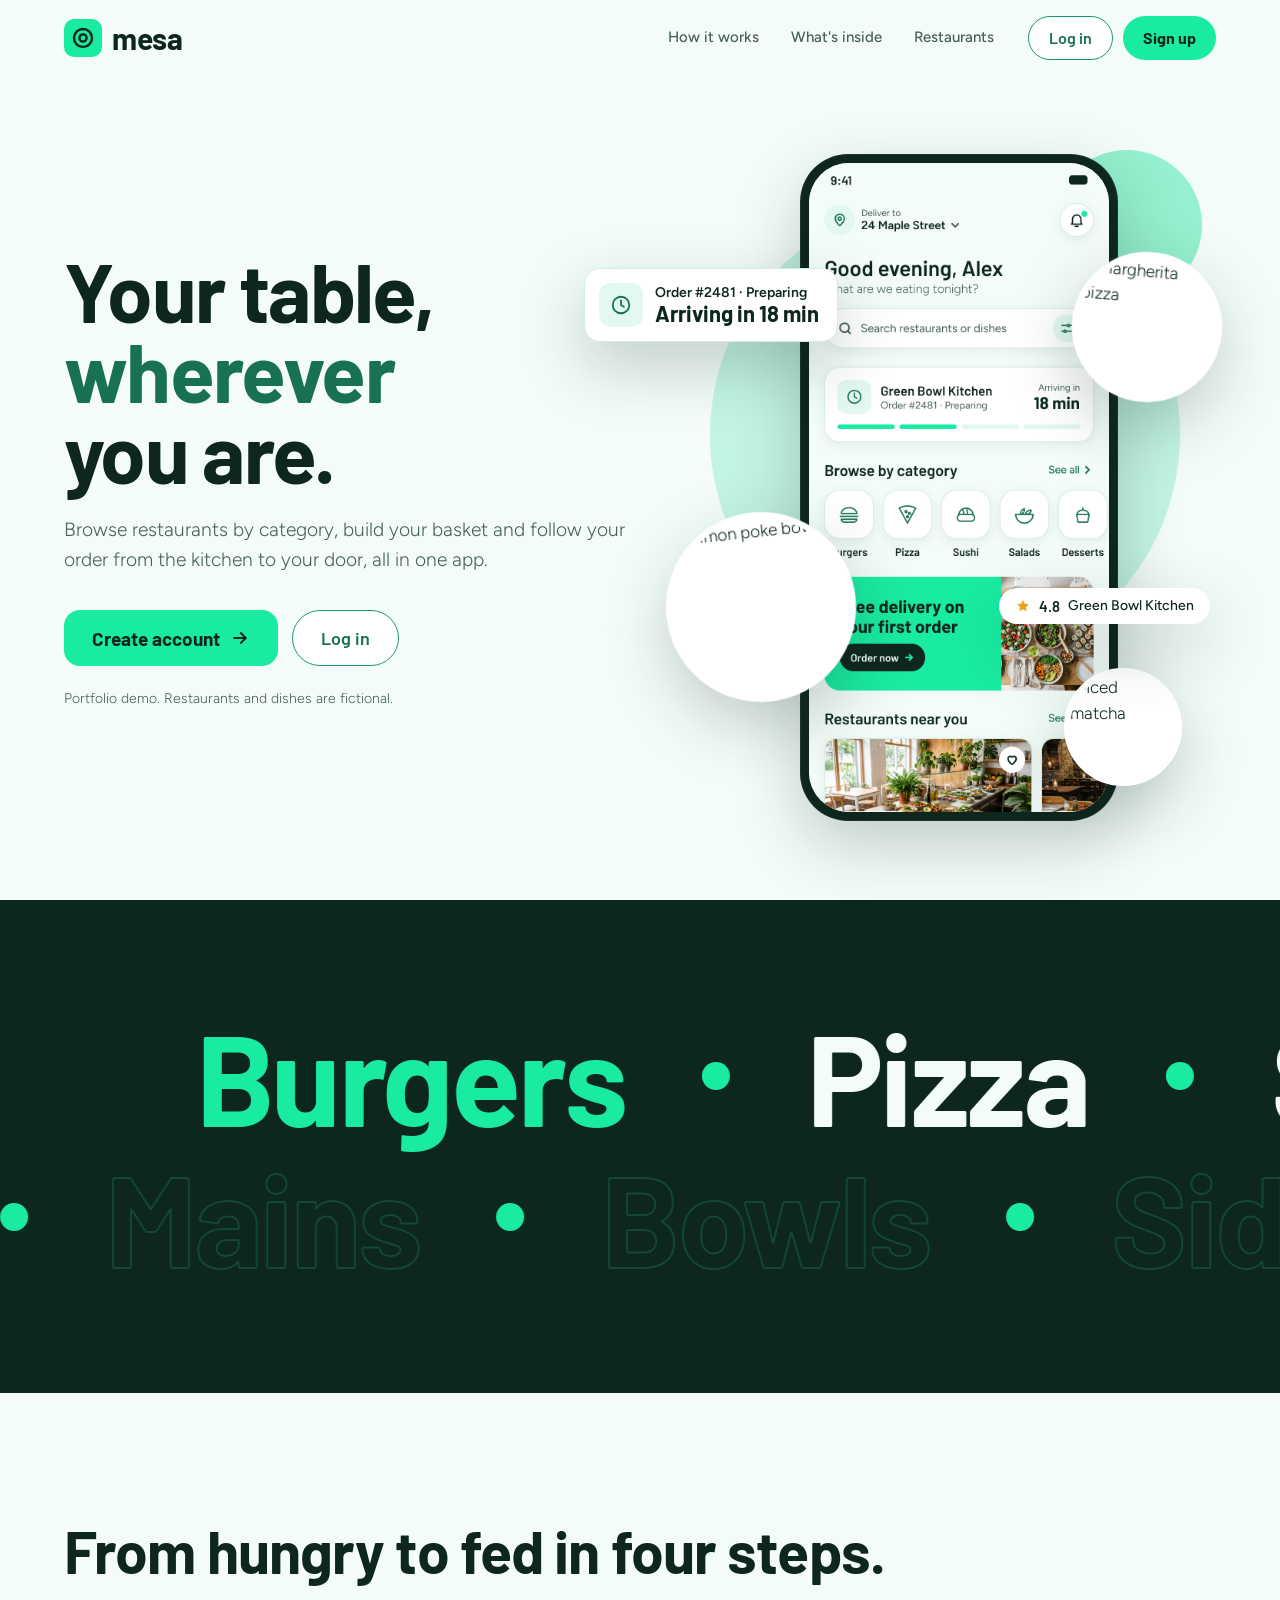
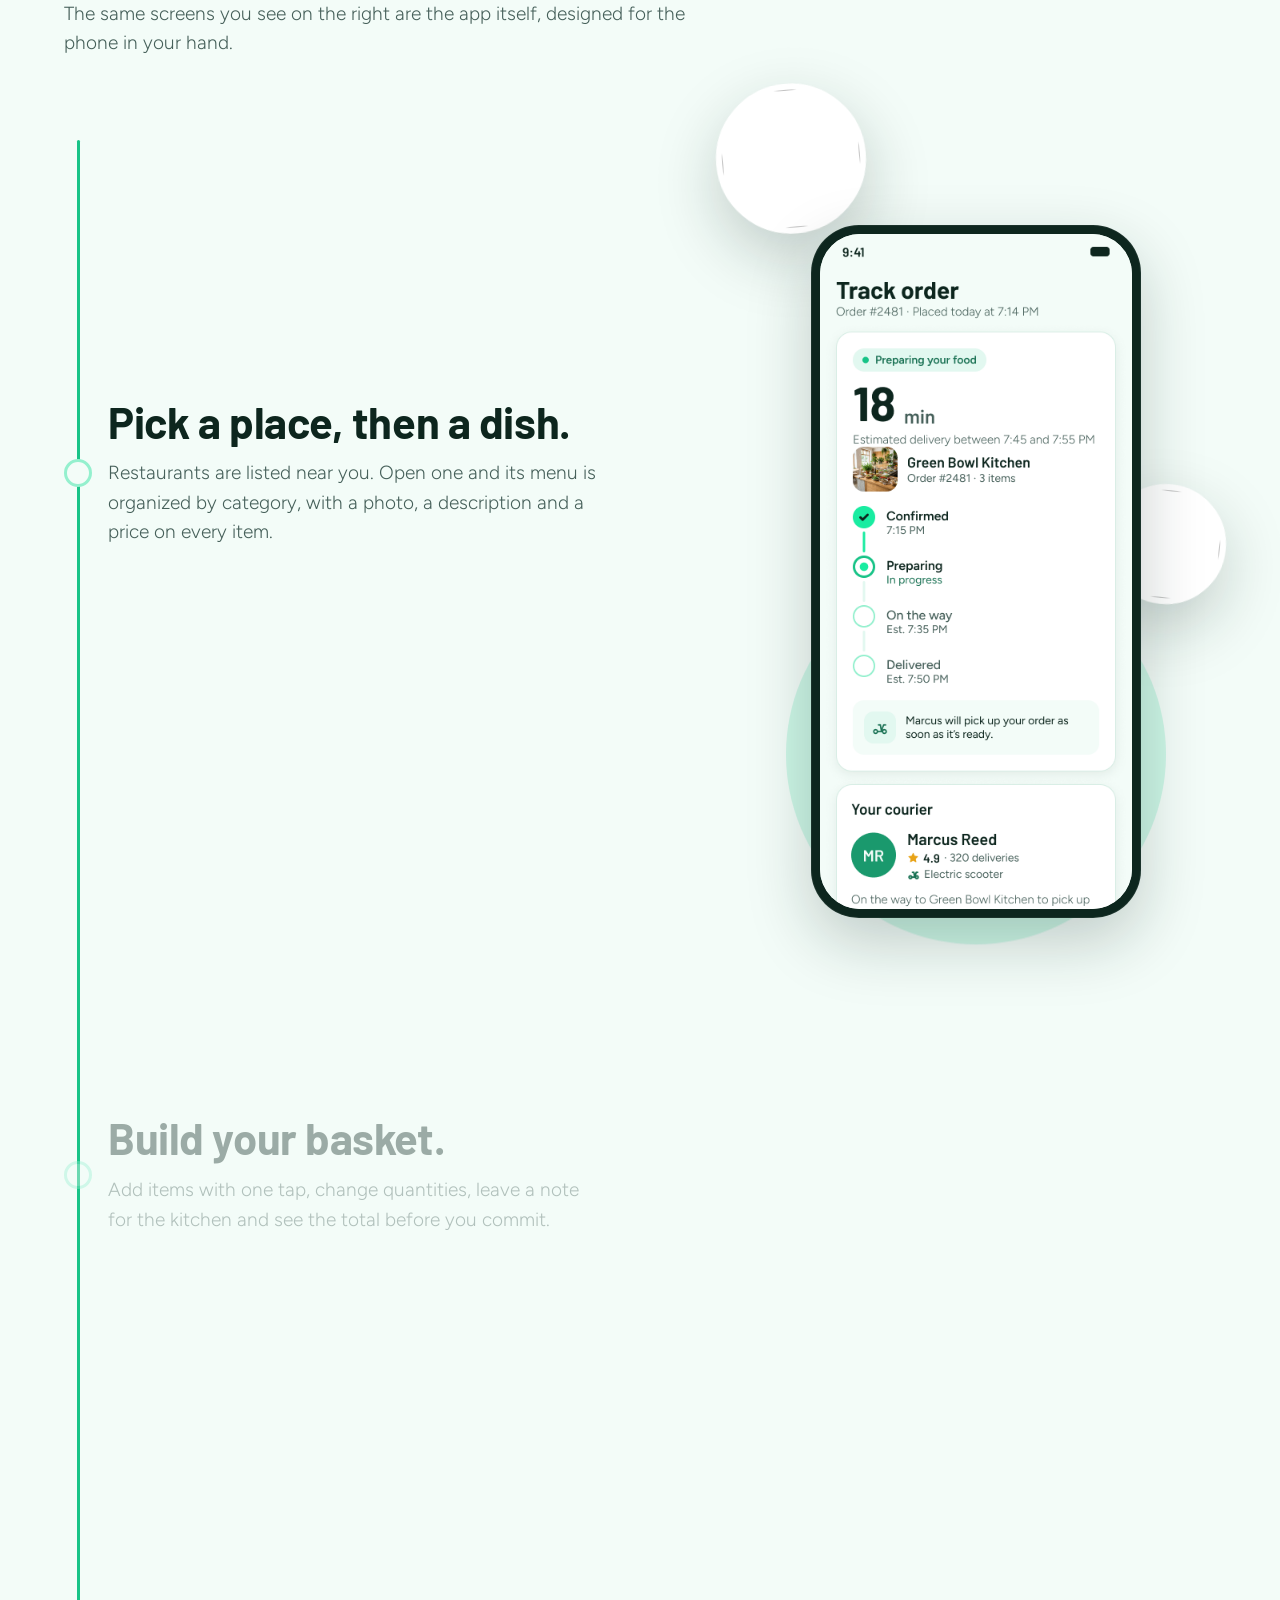
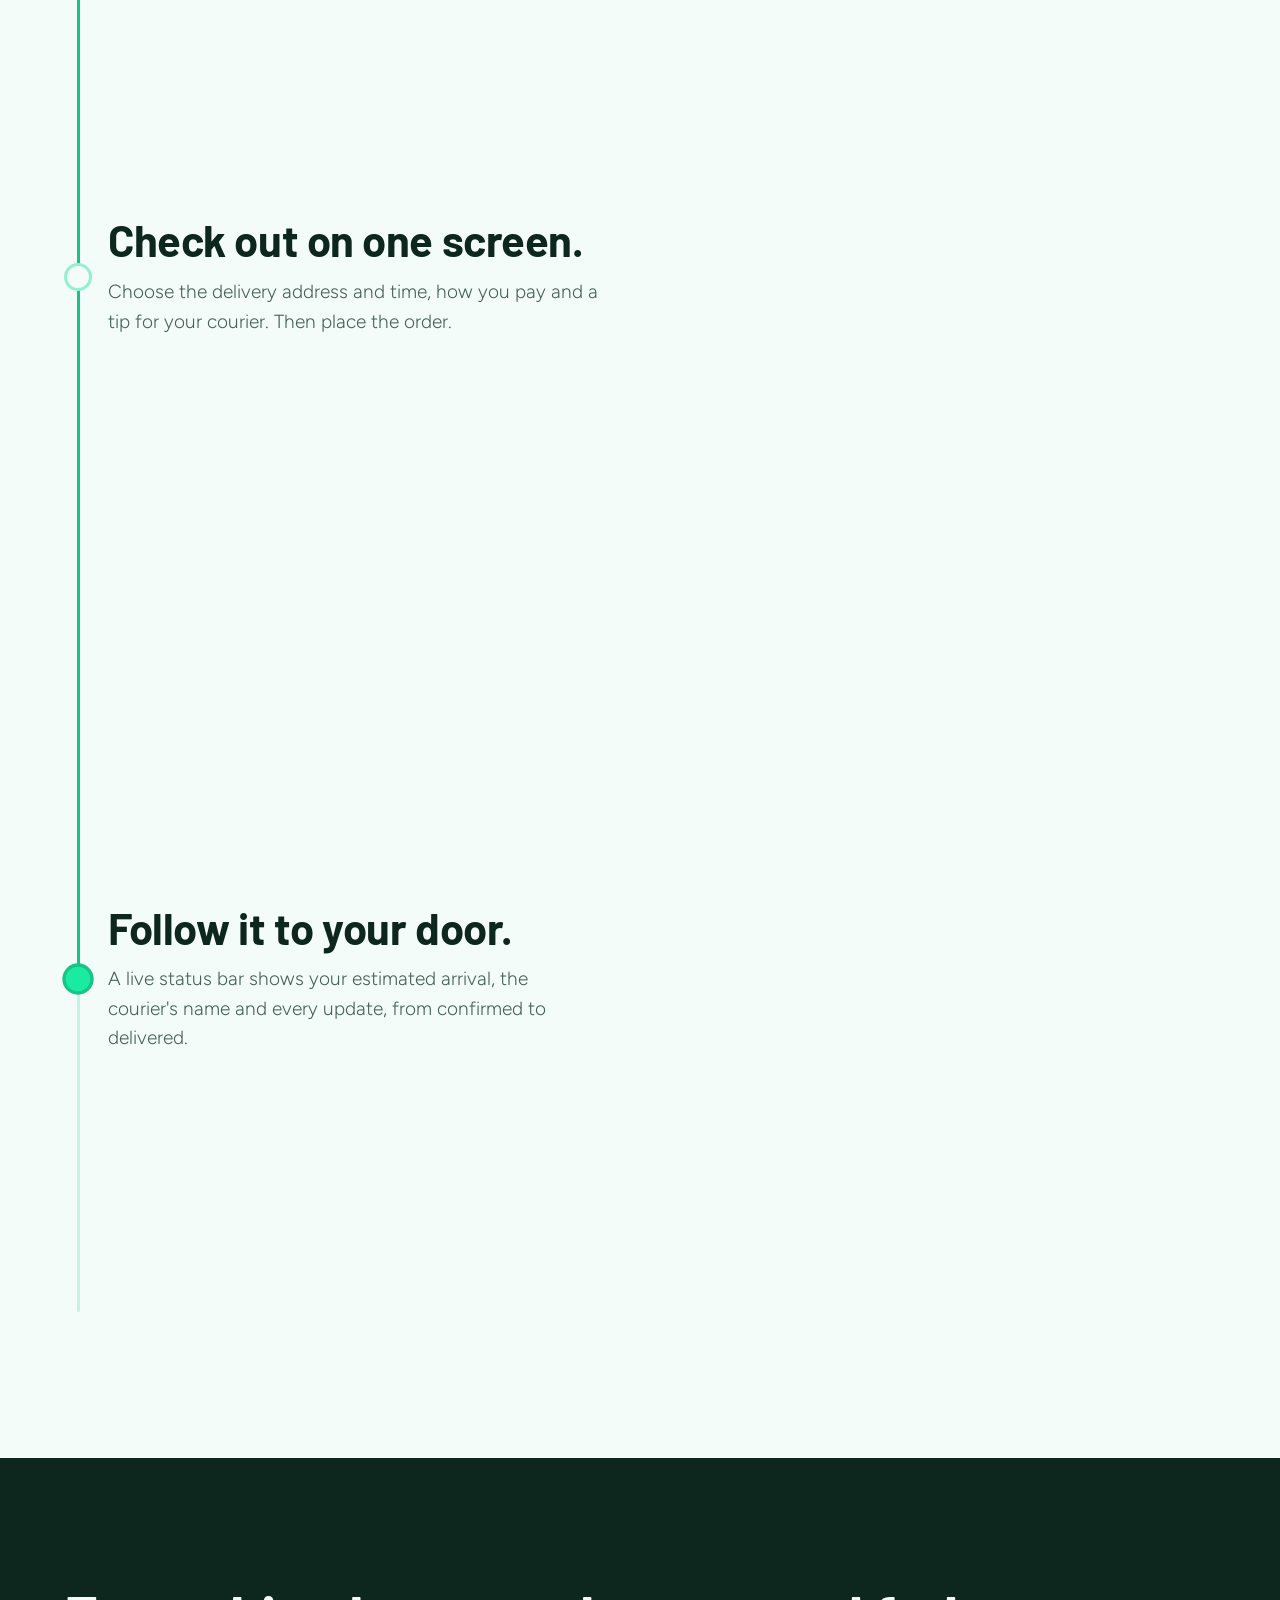
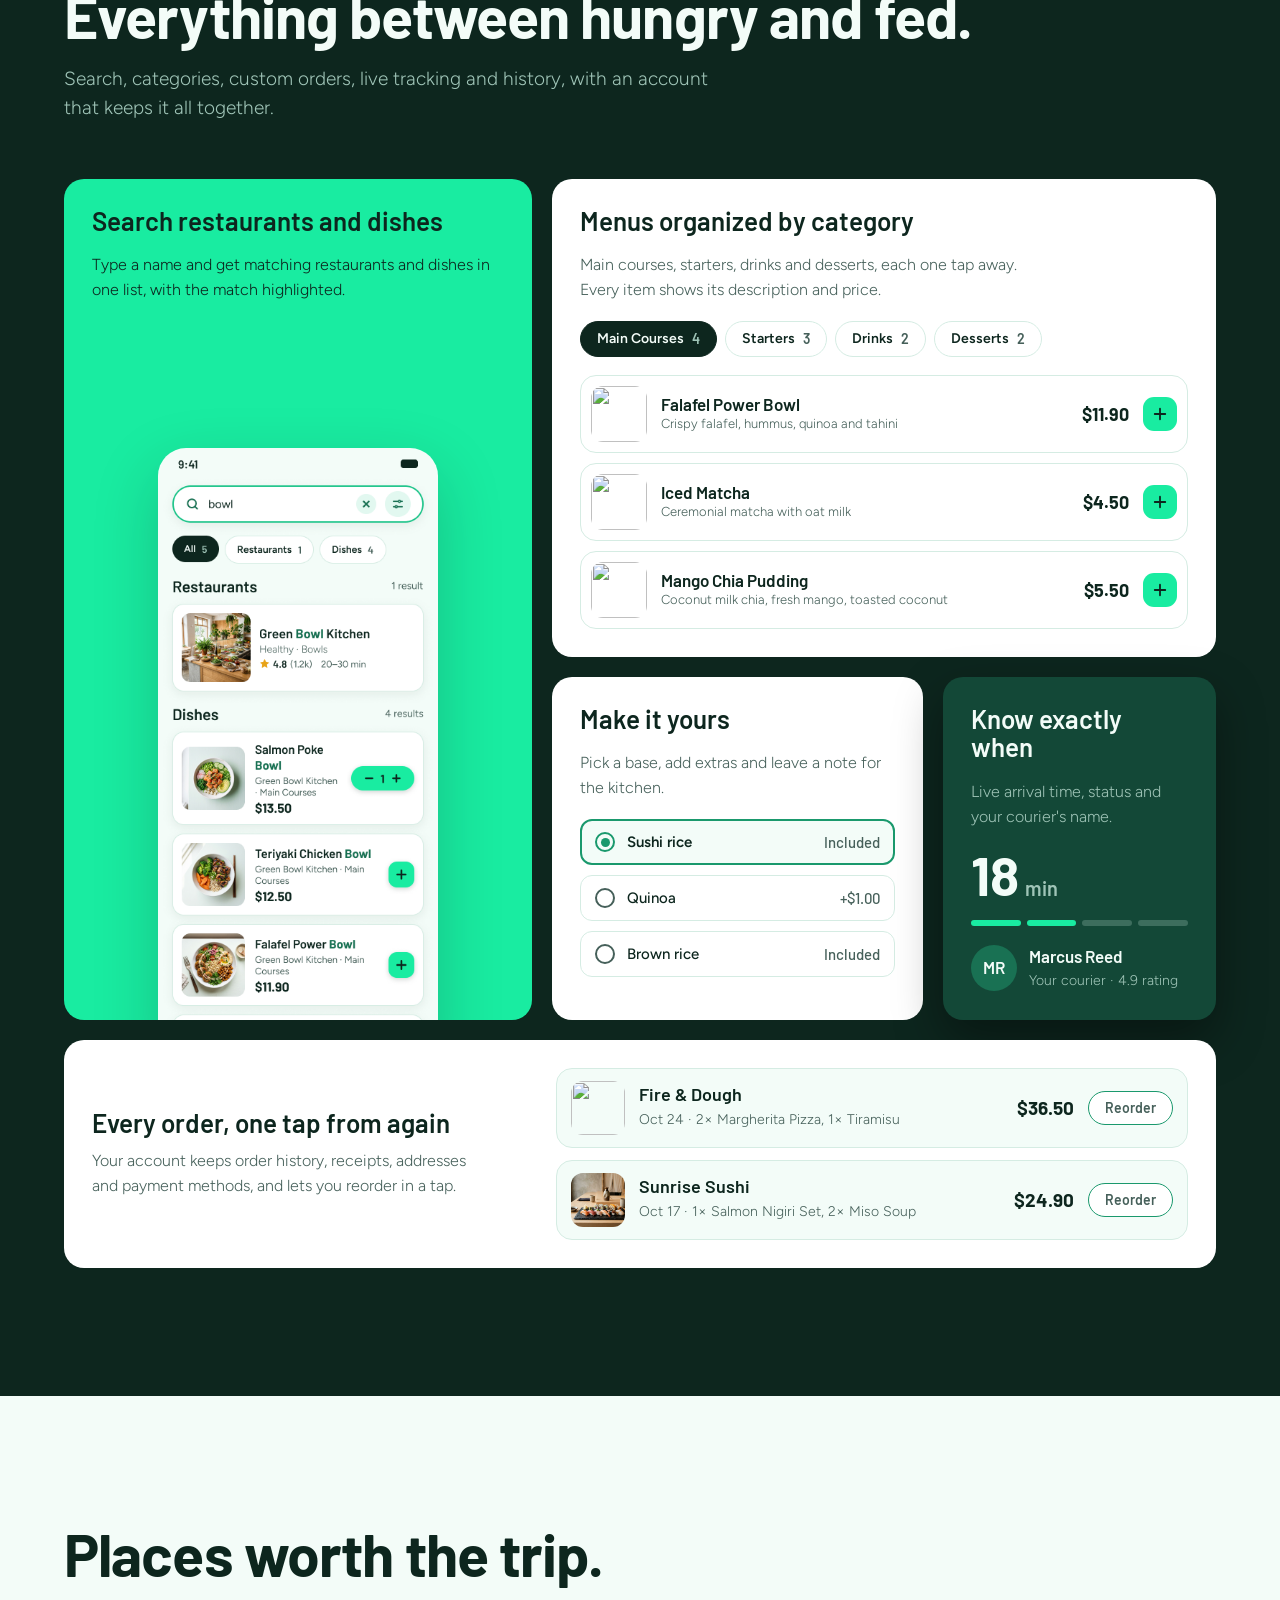
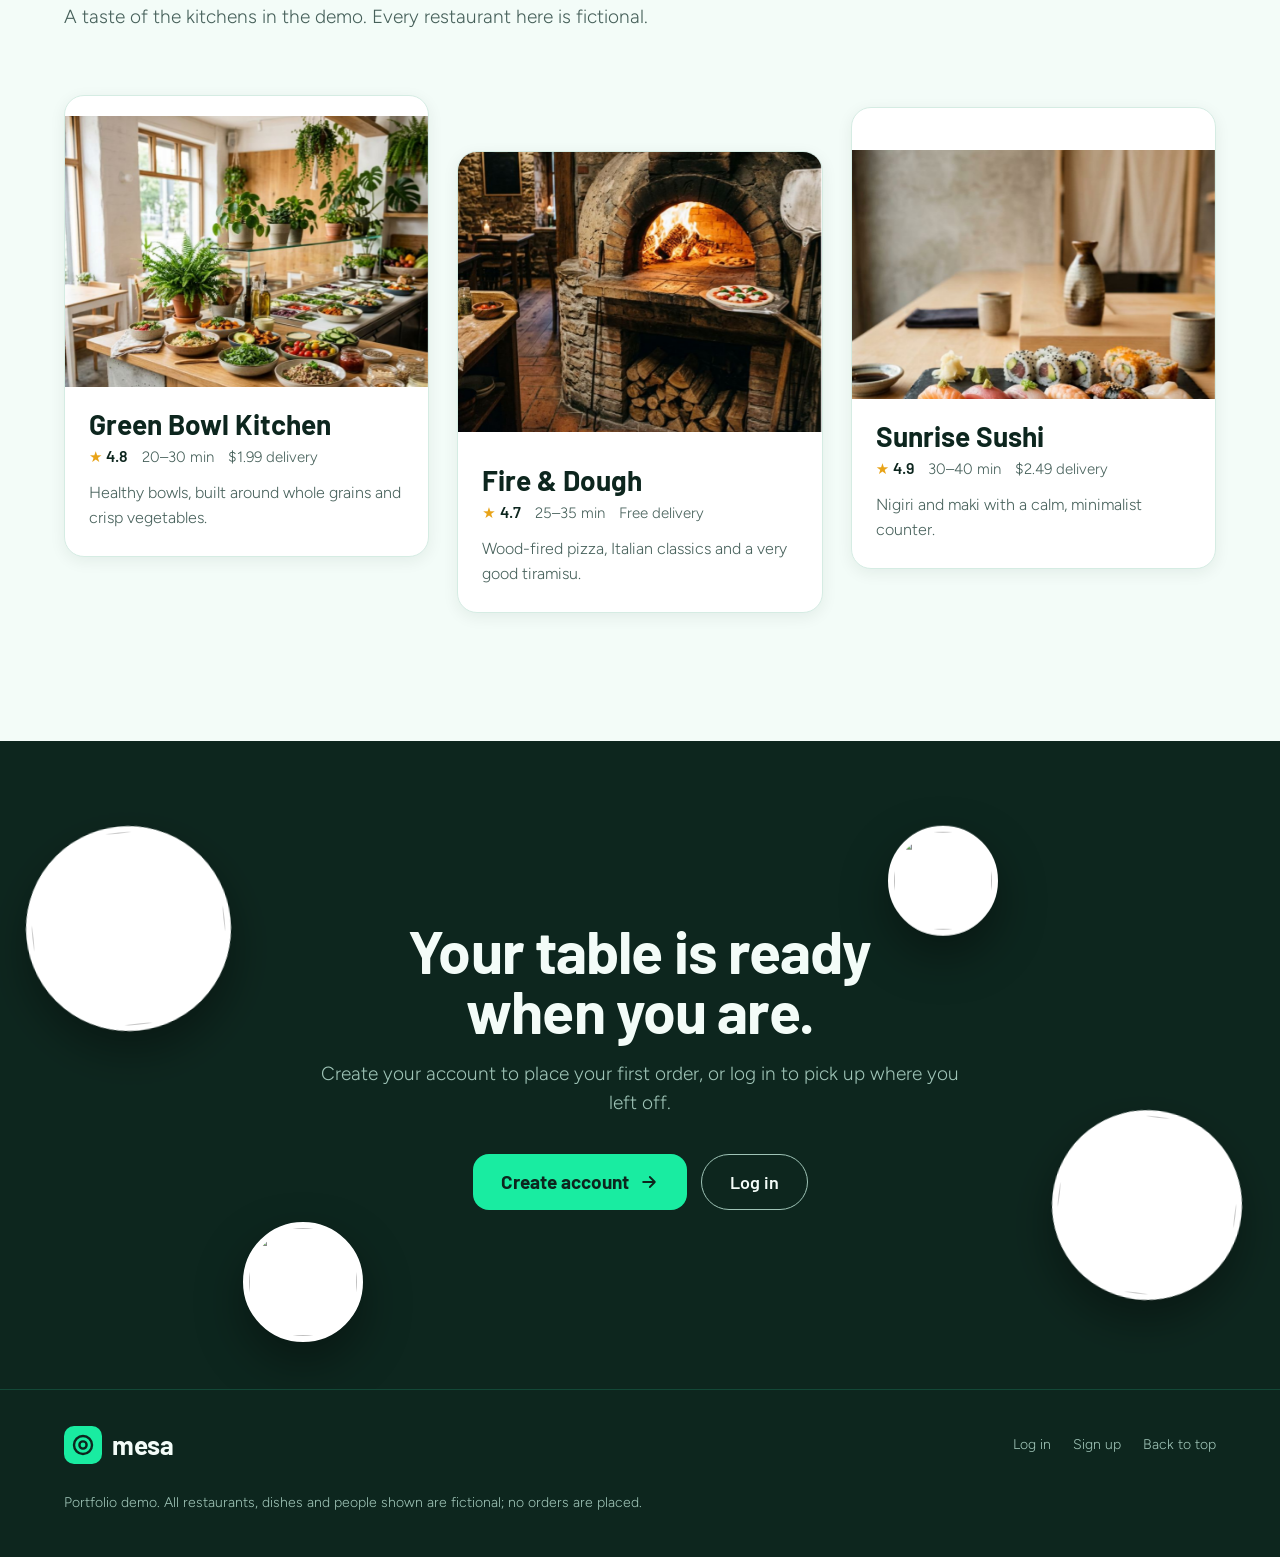
==== landing/index.html @ 09f4756e "Primeiro Commit" ====
<!doctype html>
<html lang="en">
<head>
<meta charset="utf-8">
<meta name="viewport" content="width=device-width, initial-scale=1">
<title>Mesa: order food from restaurants near you</title>
<meta name="description" content="Mesa is a food-ordering app: browse restaurants by category, build your basket, check out in one screen and follow your order to your door. Portfolio demo.">
<meta name="theme-color" content="#0D261E">
<link rel="preconnect" href="https://fonts.googleapis.com">
<link rel="preconnect" href="https://fonts.gstatic.com" crossorigin>
<link href="https://fonts.googleapis.com/css2?family=Barlow:wght@500;600;700&family=Figtree:wght@300;400;500;600&display=swap" rel="stylesheet">
<link rel="stylesheet" href="styles.css">
</head>
<body>
<a class="skip" href="#how">Skip to content</a>

<svg width="0" height="0" style="position:absolute" aria-hidden="true">
  <symbol id="i-arrow" viewBox="0 0 24 24"><path d="M5 12h14m-6-6 6 6-6 6" fill="none" stroke="currentColor" stroke-width="2.2" stroke-linecap="round" stroke-linejoin="round"/></symbol>
  <symbol id="i-clock" viewBox="0 0 24 24"><g fill="none" stroke="currentColor" stroke-width="2" stroke-linecap="round" stroke-linejoin="round"><circle cx="12" cy="12" r="9"/><path d="M12 7v5l3.2 2"/></g></symbol>
  <symbol id="i-plus" viewBox="0 0 24 24"><path d="M12 5v14M5 12h14" fill="none" stroke="currentColor" stroke-width="2.4" stroke-linecap="round"/></symbol>
  <symbol id="i-star" viewBox="0 0 24 24"><path fill="currentColor" d="M12 3l2.7 5.6 6.1.9-4.4 4.3 1 6.1L12 17l-5.4 2.9 1-6.1L3.2 9.5l6.1-.9z"/></symbol>
</svg>

<header class="nav" id="top">
  <div class="wrap nav-in">
    <a class="brand" href="#top" aria-label="Mesa, back to top">
      <svg viewBox="0 0 38 38" aria-hidden="true"><rect width="38" height="38" rx="10" fill="#19ECA1"/><g fill="none" stroke="#0D261E" stroke-width="2.4"><circle cx="19" cy="19" r="9"/><circle cx="19" cy="19" r="3.6"/></g></svg>
      mesa
    </a>
    <nav class="nav-links" aria-label="Sections">
      <a href="#how">How it works</a>
      <a href="#features">What's inside</a>
      <a href="#places">Restaurants</a>
    </nav>
    <div class="nav-cta">
      <a class="btn-ghost sm" href="login.html">Log in</a>
      <a class="btn sm" href="signup.html">Sign up</a>
    </div>
  </div>
</header>

<main>
<!-- HERO -->
<section class="hero" data-host>
  <div class="hero-grid">
    <div>
      <h1>Your table, <em>wherever</em> you are.</h1>
      <p class="lede">Browse restaurants by category, build your basket and follow your order from the kitchen to your door, all in one app.</p>
      <div class="cta">
        <a class="btn" href="signup.html">Create account <svg aria-hidden="true"><use href="#i-arrow"/></svg></a>
        <a class="btn-ghost" href="login.html">Log in</a>
      </div>
      <p class="note">Portfolio demo. Restaurants and dishes are fictional.</p>
    </div>

    <div class="stage" aria-hidden="false">
      <div class="layer blob l-blob1" data-speed="0.2" style="width:470px;height:470px;left:30px;top:60px"></div>
      <div class="layer blob l-blob2" data-speed="0.3" style="width:150px;height:150px;right:14px;top:10px;background:var(--tint-300)"></div>
      <div class="layer phone l-phone" data-speed="0.04" style="width:318px;left:120px;top:14px">
        <div class="screen"><img src="assets/phone-home.png" width="390" height="844" alt="Mesa app home screen: greeting, search, live order strip, categories and restaurants" fetchpriority="high"></div>
      </div>
      <div class="layer round l-poke" data-speed="-0.18" style="--rot:-6deg;width:190px;height:190px;left:-14px;top:372px"><img src="assets/photo-poke.jpg" width="800" height="800" alt="Salmon poke bowl"></div>
      <div class="layer round l-pizza" data-speed="-0.3" style="--rot:5deg;width:150px;height:150px;right:-6px;top:112px"><img src="assets/photo-pizza.jpg" width="800" height="800" alt="Margherita pizza"></div>
      <div class="layer round l-matcha" data-speed="-0.12" style="width:118px;height:118px;right:34px;bottom:34px"><img src="assets/photo-matcha.jpg" width="800" height="800" alt="Iced matcha"></div>
      <div class="layer float-card l-card" data-speed="-0.36" style="left:-96px;top:128px">
        <span class="tile"><svg aria-hidden="true" style="color:#197153"><use href="#i-clock"/></svg></span>
        <span><b>Order #2481 · Preparing</b><strong>Arriving in 18 min</strong></span>
      </div>
      <div class="layer chip-rate l-rate" data-speed="-0.24" style="right:6px;bottom:196px"><svg width="16" height="16" aria-hidden="true" class="star"><use href="#i-star"/></svg><b>4.8</b> Green Bowl Kitchen</div>
    </div>
  </div>
</section>

<!-- CATEGORY BAND -->
<section class="band" data-host aria-label="Categories: burgers, pizza, sushi, salads, desserts, drinks">
  <div class="band-row fill" data-xspeed="0.3" style="margin-left:-6vw" aria-hidden="true">
    <span>Burgers<i></i></span><span>Pizza<i></i></span><span>Sushi<i></i></span><span>Salads<i></i></span><span>Desserts<i></i></span><span>Drinks<i></i></span>
  </div>
  <div class="band-row o" data-xspeed="-0.3" style="margin-left:-30vw" aria-hidden="true">
    <span>Starters<i></i></span><span>Mains<i></i></span><span>Bowls<i></i></span><span>Sides<i></i></span><span>Sweets<i></i></span><span>Sips<i></i></span>
  </div>
</section>

<!-- HOW IT WORKS -->
<section class="section" id="how">
  <div class="wrap">
    <h2 class="h2">From hungry to fed in four steps.</h2>
    <p class="sub">The same screens you see on the right are the app itself, designed for the phone in your hand.</p>

    <div class="how-grid" data-host>
      <div class="steps" id="steps">
        <div class="rail-fill" id="rail-fill"></div>
        <article class="step is-on" data-shot="0">
          <h3>Pick a place, then a dish.</h3>
          <p>Restaurants are listed near you. Open one and its menu is organized by category, with a photo, a description and a price on every item.</p>
          <img class="shot" src="assets/phone-menu.png" width="390" height="844" alt="Restaurant menu with categories and dishes" loading="lazy">
        </article>
        <article class="step" data-shot="1">
          <h3>Build your basket.</h3>
          <p>Add items with one tap, change quantities, leave a note for the kitchen and see the total before you commit.</p>
          <img class="shot" src="assets/phone-basket.png" width="390" height="844" alt="Basket with items, quantities and notes" loading="lazy">
        </article>
        <article class="step" data-shot="2">
          <h3>Check out on one screen.</h3>
          <p>Choose the delivery address and time, how you pay and a tip for your courier. Then place the order.</p>
          <img class="shot" src="assets/phone-checkout.png" width="390" height="844" alt="Checkout with address, delivery time, payment and tip" loading="lazy">
        </article>
        <article class="step" data-shot="3">
          <h3>Follow it to your door.</h3>
          <p>A live status bar shows your estimated arrival, the courier's name and every update, from confirmed to delivered.</p>
          <img class="shot" src="assets/phone-tracking.png" width="390" height="844" alt="Order tracking with progress bar and courier details" loading="lazy">
        </article>
      </div>

      <div class="pin" aria-hidden="true">
        <div class="layer blob" data-speed="0.1" style="width:380px;height:380px;left:50%;top:50%;margin:-190px 0 0 -190px;opacity:.8"></div>
        <div class="layer round" data-speed="-0.1" style="--rot:-5deg;width:150px;height:150px;left:-20px;top:16%"><img src="assets/photo-teriyaki.jpg" width="800" height="800" alt="" loading="lazy"></div>
        <div class="layer round" data-speed="-0.16" style="--rot:6deg;width:120px;height:120px;right:-10px;bottom:14%"><img src="assets/photo-mango.jpg" width="800" height="800" alt="" loading="lazy"></div>
        <div class="phone" id="phone">
          <div class="screen">
            <img class="is-on" src="assets/phone-menu.png" width="390" height="844" alt="">
            <img src="assets/phone-basket.png" width="390" height="844" alt="">
            <img src="assets/phone-checkout.png" width="390" height="844" alt="">
            <img src="assets/phone-tracking.png" width="390" height="844" alt="">
          </div>
        </div>
      </div>
    </div>
  </div>
</section>

<!-- FEATURES -->
<section class="section dark" id="features">
  <div class="wrap">
    <h2 class="h2">Everything between hungry and fed.</h2>
    <p class="sub">Search, categories, custom orders, live tracking and history, with an account that keeps it all together.</p>

    <div class="bento">
      <article class="tileb t-search">
        <h3>Search restaurants and dishes</h3>
        <p>Type a name and get matching restaurants and dishes in one list, with the match highlighted.</p>
        <img class="shot" src="assets/phone-search.png" width="390" height="844" alt="Search results for the word bowl, showing a restaurant and four dishes" loading="lazy">
      </article>

      <article class="tileb t-cat">
        <h3>Menus organized by category</h3>
        <p>Main courses, starters, drinks and desserts, each one tap away. Every item shows its description and price.</p>
        <div class="chips" aria-hidden="true"><span class="chip on">Main Courses <b>4</b></span><span class="chip">Starters <b>3</b></span><span class="chip">Drinks <b>2</b></span><span class="chip">Desserts <b>2</b></span></div>
        <div class="menu-list">
          <div class="menu-row"><img src="assets/photo-falafel.jpg" width="800" height="800" alt="" loading="lazy"><div><strong>Falafel Power Bowl</strong><span>Crispy falafel, hummus, quinoa and tahini</span></div><b>$11.90</b><span class="add"><svg aria-hidden="true"><use href="#i-plus"/></svg></span></div>
          <div class="menu-row"><img src="assets/photo-matcha.jpg" width="800" height="800" alt="" loading="lazy"><div><strong>Iced Matcha</strong><span>Ceremonial matcha with oat milk</span></div><b>$4.50</b><span class="add"><svg aria-hidden="true"><use href="#i-plus"/></svg></span></div>
          <div class="menu-row"><img src="assets/photo-mango.jpg" width="800" height="800" alt="" loading="lazy"><div><strong>Mango Chia Pudding</strong><span>Coconut milk chia, fresh mango, toasted coconut</span></div><b>$5.50</b><span class="add"><svg aria-hidden="true"><use href="#i-plus"/></svg></span></div>
        </div>
      </article>

      <article class="tileb t-custom">
        <h3>Make it yours</h3>
        <p>Pick a base, add extras and leave a note for the kitchen.</p>
        <div class="menu-list" aria-hidden="true">
          <div class="opt sel"><span class="r"></span>Sushi rice<em>Included</em></div>
          <div class="opt"><span class="r"></span>Quinoa<em>+$1.00</em></div>
          <div class="opt"><span class="r"></span>Brown rice<em>Included</em></div>
        </div>
      </article>

      <article class="tileb t-track">
        <h3>Know exactly when</h3>
        <p>Live arrival time, status and your courier's name.</p>
        <div class="big-eta">18<small>min</small></div>
        <div class="steps4" aria-hidden="true"><i class="d"></i><i class="d"></i><i></i><i></i></div>
        <div class="courier"><span class="avatar" aria-hidden="true">MR</span><div><b style="font:600 17px/1.2 var(--display)">Marcus Reed</b><div style="font-size:14px;color:var(--on-dark-2)">Your courier · 4.9 rating</div></div></div>
      </article>

      <article class="tileb t-hist">
        <div>
          <h3>Every order, one tap from again</h3>
          <p>Your account keeps order history, receipts, addresses and payment methods, and lets you reorder in a tap.</p>
        </div>
        <div class="order-list">
          <div class="order"><img src="assets/photo-pizza.jpg" width="800" height="800" alt="" loading="lazy"><div><strong>Fire &amp; Dough</strong><span>Oct 24 · 2× Margherita Pizza, 1× Tiramisu</span></div><b>$36.50</b><span class="pill-btn">Reorder</span></div>
          <div class="order"><img src="assets/cover-sushi.jpg" width="1200" height="800" alt="" loading="lazy"><div><strong>Sunrise Sushi</strong><span>Oct 17 · 1× Salmon Nigiri Set, 2× Miso Soup</span></div><b>$24.90</b><span class="pill-btn">Reorder</span></div>
        </div>
      </article>
    </div>
  </div>
</section>

<!-- RESTAURANTS -->
<section class="section" id="places">
  <div class="wrap">
    <h2 class="h2">Places worth the trip.</h2>
    <p class="sub">A taste of the kitchens in the demo. Every restaurant here is fictional.</p>
    <div class="places" data-host>
      <article class="place">
        <div class="cover"><img data-speed="0.07" src="assets/cover-green.jpg" width="1200" height="800" alt="Green Bowl Kitchen, a bright counter with fresh bowls and plants" loading="lazy"></div>
        <div class="body"><h3>Green Bowl Kitchen</h3><div class="meta"><span><span class="star">★</span> <b>4.8</b></span><span>20–30 min</span><span>$1.99 delivery</span></div><p class="tagline">Healthy bowls, built around whole grains and crisp vegetables.</p></div>
      </article>
      <article class="place">
        <div class="cover"><img data-speed="-0.04" src="assets/cover-pizza.jpg" width="1200" height="800" alt="Fire and Dough, a pizzeria with a wood-fired oven" loading="lazy"></div>
        <div class="body"><h3>Fire &amp; Dough</h3><div class="meta"><span><span class="star">★</span> <b>4.7</b></span><span>25–35 min</span><span>Free delivery</span></div><p class="tagline">Wood-fired pizza, Italian classics and a very good tiramisu.</p></div>
      </article>
      <article class="place">
        <div class="cover"><img data-speed="0.1" src="assets/cover-sushi.jpg" width="1200" height="800" alt="Sunrise Sushi, a minimalist sushi counter" loading="lazy"></div>
        <div class="body"><h3>Sunrise Sushi</h3><div class="meta"><span><span class="star">★</span> <b>4.9</b></span><span>30–40 min</span><span>$2.49 delivery</span></div><p class="tagline">Nigiri and maki with a calm, minimalist counter.</p></div>
      </article>
    </div>
  </div>
</section>

<!-- FINAL CTA -->
<section class="section dark final" data-host id="join">
  <div class="layer round" data-speed="-0.14" style="--rot:-6deg;width:min(16vw,210px);aspect-ratio:1;left:2%;top:14%"><img src="assets/photo-burger.jpg" width="800" height="800" alt="" loading="lazy"></div>
  <div class="layer round" data-speed="-0.26" style="--rot:7deg;width:min(15vw,190px);aspect-ratio:1;right:3%;bottom:12%"><img src="assets/photo-tiramisu.jpg" width="800" height="800" alt="" loading="lazy"></div>
  <div class="layer round" data-speed="0.12" style="width:min(10vw,120px);aspect-ratio:1;left:19%;bottom:8%"><img src="assets/photo-pizza.jpg" width="800" height="800" alt="" loading="lazy"></div>
  <div class="layer round" data-speed="0.16" style="width:min(9vw,110px);aspect-ratio:1;right:22%;top:12%"><img src="assets/photo-teriyaki.jpg" width="800" height="800" alt="" loading="lazy"></div>
  <div class="wrap inner">
    <h2 class="h2">Your table is ready when you are.</h2>
    <p class="sub">Create your account to place your first order, or log in to pick up where you left off.</p>
    <div class="cta">
      <a class="btn" href="signup.html">Create account <svg aria-hidden="true"><use href="#i-arrow"/></svg></a>
      <a class="btn-ghost on-dark" href="login.html">Log in</a>
    </div>
  </div>
</section>
</main>

<footer class="footer">
  <div class="wrap row">
    <a class="brand" href="#top">
      <svg viewBox="0 0 38 38" aria-hidden="true"><rect width="38" height="38" rx="10" fill="#19ECA1"/><g fill="none" stroke="#0D261E" stroke-width="2.4"><circle cx="19" cy="19" r="9"/><circle cx="19" cy="19" r="3.6"/></g></svg>
      mesa
    </a>
    <nav aria-label="Account"><a href="login.html">Log in</a><a href="signup.html">Sign up</a><a href="#top">Back to top</a></nav>
    <p>Portfolio demo. All restaurants, dishes and people shown are fictional; no orders are placed.</p>
  </div>
</footer>

<script src="main.js"></script>
</body>
</html>
---- landing/styles.css ----
/* Mesa: landing + auth pages. Tokens mirror DESIGN.md (Barlow stands in for DIN Neuzeit Grotesk, Figtree for Avenir Light). */
:root {
  --mint: #19ECA1;
  --mint-soft: #58EEB8;
  --mint-deep: #18C387;
  --mint-mist: #E2F8F0;
  --mint-wash: #F3FCF8;
  --tint-200: #C3F4E2;
  --tint-300: #94F0CE;
  --forest: #0D261E;
  --forest-raised: #134837;
  --evergreen: #197153;
  --hillside: #1A996D;
  --card: #FFFFFF;
  --ink: #0D261E;
  --ink-2: #46605A;
  --on-dark: #F3FCF8;
  --on-dark-2: #9FC4B7;
  --hair: #D5ECE3;
  --amber: #E8A317;
  --shadow-card: 0 4px 16px rgba(13, 38, 30, 0.07);
  --shadow-lift: 0 24px 64px rgba(13, 38, 30, 0.22);
  --display: "Barlow", "DIN Neuzeit Grotesk", system-ui, sans-serif;
  --body: "Figtree", "Avenir Light", system-ui, sans-serif;
  --ease: cubic-bezier(0.16, 1, 0.3, 1);
  --gutter: clamp(20px, 5vw, 72px);
  --max: 1280px;
}

*, *::before, *::after { box-sizing: border-box; }
html { scroll-behavior: smooth; scroll-padding-top: 88px; }
body {
  margin: 0;
  background: var(--mint-wash);
  color: var(--ink);
  font: 300 17px/1.55 var(--body);
  -webkit-font-smoothing: antialiased;
  overflow-x: hidden;
}
img { display: block; max-width: 100%; }
a { color: inherit; }
h1, h2, h3, p { margin: 0; }
::selection { background: var(--mint); color: var(--forest); }
:focus-visible { outline: 3px solid var(--mint-deep); outline-offset: 3px; border-radius: 10px; }
.skip { position: absolute; left: 12px; top: -60px; background: var(--forest); color: var(--on-dark); padding: 10px 16px; border-radius: 10px; z-index: 100; transition: top .2s; }
.skip:focus { top: 12px; }
.wrap { width: 100%; max-width: var(--max); margin-inline: auto; }

/* ---------- buttons ---------- */
.btn, .btn-ghost, .btn-dark {
  display: inline-flex; align-items: center; justify-content: center; gap: 10px;
  font: 700 19px/1 var(--display); text-decoration: none; cursor: pointer; border: 0;
  height: 56px; padding: 0 28px; border-radius: 16px; transition: background .2s, color .2s, transform .2s var(--ease), box-shadow .2s;
}
.btn { background: var(--mint); color: var(--forest); }
.btn:hover { background: var(--mint-soft); transform: translateY(-2px); box-shadow: 0 10px 20px rgba(0, 0, 0, .14); }
.btn:active { background: var(--mint-deep); transform: none; }
.btn svg, .btn-ghost svg { width: 20px; height: 20px; }
.btn-ghost { background: var(--card); color: var(--evergreen); border: 1.5px solid var(--hillside); border-radius: 999px; font-weight: 600; font-size: 18px; }
.btn-ghost:hover { background: var(--mint-mist); }
.btn-ghost.on-dark { background: transparent; color: var(--on-dark); border-color: var(--on-dark-2); }
.btn-ghost.on-dark:hover { background: var(--forest-raised); }
.btn.sm, .btn-ghost.sm { height: 44px; padding: 0 20px; font-size: 16px; border-radius: 999px; }

/* ---------- nav ---------- */
.nav { position: fixed; inset: 0 0 auto 0; z-index: 50; padding-inline: var(--gutter); transition: background .25s, box-shadow .25s; }
.nav.is-scrolled { background: rgba(243, 252, 248, .96); box-shadow: 0 1px 0 var(--hair); }
.nav-in { display: flex; align-items: center; gap: 32px; height: 76px; }
.brand { display: inline-flex; align-items: center; gap: 10px; text-decoration: none; font: 700 30px/1 var(--display); letter-spacing: -0.01em; }
.brand svg { width: 38px; height: 38px; }
.nav-links { display: flex; gap: 28px; margin-left: auto; }
.nav-links a { text-decoration: none; font: 500 15px/1 var(--body); color: var(--ink-2); padding: 8px 2px; border-bottom: 2px solid transparent; transition: color .2s, border-color .2s; }
.nav-links a:hover { color: var(--ink); border-color: var(--mint); }
.nav-cta { display: flex; gap: 10px; }

/* ---------- hero ---------- */
.hero { position: relative; min-height: 100svh; padding: 132px clamp(20px, 5vw, 72px) 72px; display: flex; align-items: center; overflow: hidden; }
.hero-grid { display: grid; grid-template-columns: 1.05fr 0.95fr; gap: 24px; align-items: center; width: 100%; max-width: var(--max); margin-inline: auto; }
.hero h1 { font: 700 clamp(48px, 6.4vw, 92px)/0.98 var(--display); letter-spacing: -0.02em; text-wrap: balance; animation: rise .9s var(--ease) backwards; }
.hero h1 em { font-style: normal; color: var(--evergreen); }
.hero .lede { margin-top: 24px; max-width: 30em; font-size: clamp(18px, 1.5vw, 21px); color: var(--ink-2); animation: rise .9s .1s var(--ease) backwards; }
.hero .cta { margin-top: 36px; display: flex; flex-wrap: wrap; gap: 14px; animation: rise .9s .2s var(--ease) backwards; }
.hero .note { margin-top: 22px; font-size: 14px; color: var(--ink-2); animation: rise .9s .3s var(--ease) backwards; }
@keyframes rise { from { opacity: 0; transform: translateY(24px); } }

.stage { position: relative; height: min(680px, 78vh); min-height: 560px; }
.layer { position: absolute; will-change: transform; transform: translate3d(var(--px, 0px), var(--py, 0px), 0) rotate(var(--rot, 0deg)); }
.blob { border-radius: 50%; background: var(--tint-200); }
.round { border-radius: 50%; overflow: hidden; box-shadow: var(--shadow-lift); border: 6px solid var(--card); background: var(--card); }
.round img { width: 100%; height: 100%; object-fit: cover; }
.phone { padding: 9px; background: var(--forest); border-radius: 48px; box-shadow: var(--shadow-lift), 0 0 0 1px rgba(255, 255, 255, .06) inset; }
.phone .screen { border-radius: 40px; overflow: hidden; background: var(--mint-wash); aspect-ratio: 390 / 844; position: relative; }
.phone .screen img { width: 100%; height: 100%; object-fit: cover; object-position: top; }
.float-card, .chip-rate { color: var(--ink); }
.float-card { display: flex; align-items: center; gap: 12px; padding: 14px 18px 14px 14px; background: var(--card); border-radius: 16px; box-shadow: var(--shadow-lift); border: 1px solid var(--hair); }
.float-card .tile { width: 44px; height: 44px; border-radius: 12px; background: var(--mint-mist); display: grid; place-items: center; flex: none; }
.float-card .tile svg { width: 22px; height: 22px; }
.float-card b { display: block; font: 600 14px/1.2 var(--body); }
.float-card strong { display: block; font: 700 22px/1.1 var(--display); }
.chip-rate { display: inline-flex; align-items: center; gap: 8px; padding: 10px 16px; background: var(--card); border-radius: 999px; box-shadow: var(--shadow-lift); font: 500 14px/1 var(--body); }
.chip-rate b { font: 600 15px/1 var(--display); }

/* ---------- category band ---------- */
.band { background: var(--forest); color: var(--on-dark); padding: clamp(56px, 9vw, 112px) clamp(20px, 5vw, 72px); overflow: hidden; position: relative; }
.band-row { display: flex; gap: 0.6em; white-space: nowrap; font: 700 clamp(56px, 10vw, 148px)/1 var(--display); letter-spacing: -0.02em; text-transform: none; width: max-content; transform: translate3d(var(--px, 0px), 0, 0); will-change: transform; }
.band-row span { display: inline-flex; align-items: center; gap: 0.6em; }
.band-row i { width: 0.22em; height: 0.22em; border-radius: 50%; background: var(--mint); display: inline-block; }
.band-row.o { color: transparent; -webkit-text-stroke: 2px var(--forest-raised); margin-top: .1em; }
.band-row.o.alt { -webkit-text-stroke-color: var(--hillside); }
.band-row.fill span:nth-child(3n+1) { color: var(--mint); }

/* ---------- generic section ---------- */
.section { padding: clamp(72px, 10vw, 140px) clamp(20px, 5vw, 72px); position: relative; }
.h2 { font: 700 clamp(36px, 4.6vw, 64px)/1.02 var(--display); letter-spacing: -0.015em; text-wrap: balance; }
.sub { margin-top: 18px; max-width: 34em; color: var(--ink-2); font-size: 19px; }
.dark { background: var(--forest); color: var(--on-dark); }
.dark .sub { color: var(--on-dark-2); }

/* ---------- how it works ---------- */
.how-grid { display: grid; grid-template-columns: 1fr 480px; gap: clamp(32px, 6vw, 96px); align-items: start; margin-top: 64px; }
.steps { position: relative; padding-left: 44px; }
.steps::before { content: ""; position: absolute; left: 13px; top: 18px; bottom: 18px; width: 3px; border-radius: 999px; background: var(--tint-200); }
.rail-fill { position: absolute; left: 13px; top: 18px; width: 3px; border-radius: 999px; background: var(--mint-deep); height: 0; transition: height .5s var(--ease); }
.step { position: relative; min-height: 78vh; display: flex; flex-direction: column; justify-content: center; padding: 24px 0; opacity: .38; transition: opacity .4s; }
.step.is-on { opacity: 1; }
.step::before { content: ""; position: absolute; left: -44px; top: calc(50% - 14px); width: 28px; height: 28px; border-radius: 50%; background: var(--mint-wash); border: 3px solid var(--tint-300); transition: background .3s, border-color .3s, transform .3s var(--ease); }
.step.is-on::before { background: var(--mint); border-color: var(--mint-deep); transform: scale(1.12); }
.step h3 { font: 700 clamp(30px, 3.4vw, 46px)/1.05 var(--display); letter-spacing: -0.01em; }
.step p { margin-top: 14px; max-width: 26em; font-size: 19px; color: var(--ink-2); }
.step .shot { display: none; }
.pin { position: sticky; top: 0; height: 100svh; display: grid; place-items: center; }
.pin .phone { width: 330px; position: relative; z-index: 2; }
.pin .screen img { position: absolute; inset: 0; opacity: 0; transition: opacity .5s var(--ease); }
.pin .screen img.is-on { opacity: 1; }
.pin .layer { z-index: 1; }

/* ---------- features (bento) ---------- */
.bento { display: grid; grid-template-columns: repeat(12, 1fr); gap: 20px; margin-top: 56px; }
.tileb { background: var(--card); color: var(--ink); border-radius: 20px; padding: 28px; position: relative; overflow: hidden; display: flex; flex-direction: column; gap: 18px; }
.tileb h3 { font: 600 26px/1.1 var(--display); }
.tileb p { color: var(--ink-2); font-size: 16px; max-width: 28em; }
.t-search { grid-column: span 5; grid-row: span 2; background: var(--mint); }
.t-search p { color: var(--forest); }
.t-search .shot { margin: auto -10px -62px; width: 280px; height: auto; align-self: center; border-radius: 28px 28px 0 0; box-shadow: var(--shadow-lift); }
.t-cat { grid-column: span 7; }
.t-custom { grid-column: span 4; }
.t-track { grid-column: span 3; background: var(--forest-raised); color: var(--on-dark); }
.t-track p { color: var(--on-dark-2); }
.t-hist { grid-column: span 12; flex-direction: row; align-items: center; gap: clamp(24px, 5vw, 64px); }
.t-hist > div:first-child { flex: 0 0 min(100%, 400px); display: grid; gap: 12px; }
.chips { display: flex; flex-wrap: wrap; gap: 8px; }
.chip { display: inline-flex; gap: 8px; align-items: center; padding: 10px 16px; border-radius: 999px; border: 1px solid var(--hair); background: var(--card); font: 600 14px/1 var(--body); }
.chip b { font: 600 14px/1 var(--display); color: var(--ink-2); }
.chip.on { background: var(--forest); color: var(--on-dark); border-color: var(--forest); }
.chip.on b { color: var(--on-dark-2); }
.menu-list { display: grid; gap: 10px; }
.menu-row { display: flex; align-items: center; gap: 14px; padding: 10px; border: 1px solid var(--hair); border-radius: 16px; background: var(--card); }
.menu-row img { width: 56px; height: 56px; border-radius: 12px; object-fit: cover; }
.menu-row div { flex: 1; min-width: 0; }
.menu-row strong { display: block; font: 600 17px/1.2 var(--display); }
.menu-row div span { display: block; font-size: 13px; color: var(--ink-2); }
.menu-row b { font: 700 18px/1 var(--display); }
.add { width: 34px; height: 34px; border-radius: 11px; background: var(--mint); display: grid; place-items: center; flex: none; }
.add svg { width: 18px; height: 18px; }
.opt { display: flex; align-items: center; gap: 12px; padding: 12px 14px; border: 1px solid var(--hair); border-radius: 12px; font: 500 15px/1 var(--body); background: var(--card); }
.opt.sel { border: 2px solid var(--hillside); background: var(--mint-wash); font-weight: 600; padding: 11px 13px; }
.opt .r { width: 20px; height: 20px; border-radius: 50%; border: 2px solid var(--ink-2); flex: none; display: grid; place-items: center; }
.opt.sel .r { border-color: var(--hillside); }
.opt.sel .r::after { content: ""; width: 9px; height: 9px; border-radius: 50%; background: var(--hillside); }
.opt em { margin-left: auto; font: 500 15px/1 var(--display); font-style: normal; color: var(--ink-2); }
.steps4 { display: flex; gap: 6px; margin-top: auto; }
.steps4 i { flex: 1; height: 6px; border-radius: 999px; background: rgba(159, 196, 183, .3); }
.steps4 i.d { background: var(--mint); }
.courier { display: flex; align-items: center; gap: 12px; }
.avatar { width: 46px; height: 46px; border-radius: 50%; background: var(--evergreen); color: var(--on-dark); display: grid; place-items: center; font: 600 17px/1 var(--display); flex: none; }
.big-eta { font: 700 54px/1 var(--display); }
.big-eta small { font: 600 20px/1 var(--display); color: var(--on-dark-2); margin-left: 6px; }
.order-list { flex: 1; display: grid; gap: 12px; }
.order { display: flex; align-items: center; gap: 14px; padding: 12px 14px; border: 1px solid var(--hair); border-radius: 16px; background: var(--mint-wash); }
.order img { width: 54px; height: 54px; border-radius: 12px; object-fit: cover; }
.order div { flex: 1; min-width: 0; }
.order strong { display: block; font: 600 18px/1.2 var(--display); }
.order span { font-size: 14px; color: var(--ink-2); }
.order b { font: 700 19px/1 var(--display); }
.pill-btn { display: inline-flex; align-items: center; gap: 6px; padding: 9px 16px; border-radius: 999px; border: 1.5px solid var(--hillside); color: var(--evergreen); font: 600 15px/1 var(--display); background: var(--card); }

/* ---------- restaurants ---------- */
.places { display: grid; grid-template-columns: repeat(3, 1fr); gap: 28px; margin-top: 64px; align-items: start; }
.place { background: var(--card); border-radius: 20px; overflow: hidden; box-shadow: var(--shadow-card); border: 1px solid var(--hair); }
.place:nth-child(2) { margin-top: 56px; }
.place:nth-child(3) { margin-top: 12px; }
.place .cover { aspect-ratio: 4 / 3.2; overflow: hidden; }
.place .cover img { width: 100%; height: 118%; margin-top: -9%; object-fit: cover; transform: translate3d(0, var(--py, 0px), 0); will-change: transform; }
.dark .round, .dark .float-card, .t-track, .auth-brand .float-card, .auth-brand .chip-rate { box-shadow: 0 20px 48px rgba(0, 0, 0, .38); }
.place .body { padding: 22px 24px 26px; display: grid; gap: 6px; }
.place h3 { font: 700 28px/1.1 var(--display); }
.place .meta { display: flex; gap: 14px; align-items: center; color: var(--ink-2); font-size: 15px; }
.place .meta b { font: 600 16px/1 var(--display); color: var(--ink); }
.star { color: var(--amber); }
.place .tagline { color: var(--ink-2); font-size: 16px; margin-top: 6px; }

/* ---------- closing cta ---------- */
.final { padding: clamp(96px, 14vw, 200px) clamp(20px, 5vw, 72px); text-align: center; overflow: hidden; }
.final .h2 { color: var(--on-dark); max-width: 11em; margin-inline: auto; }
.final .sub { margin-inline: auto; }
.final .cta { margin-top: 36px; display: flex; gap: 14px; justify-content: center; flex-wrap: wrap; position: relative; z-index: 3; }
.final .inner { position: relative; z-index: 3; }
.final .round { z-index: 1; }
@media (max-width: 1100px) { .final .layer { opacity: .5; } }

/* ---------- footer ---------- */
.footer { background: var(--forest); border-top: 1px solid var(--forest-raised); color: var(--on-dark-2); padding: 36px clamp(20px, 5vw, 72px) 44px; font-size: 14px; }
.footer .row { display: flex; align-items: center; gap: 28px; flex-wrap: wrap; }
.footer .brand { color: var(--on-dark); font-size: 26px; }
.footer nav { display: flex; gap: 22px; margin-left: auto; }
.footer a { text-decoration: none; }
.footer a:hover { color: var(--on-dark); }
.footer p { flex-basis: 100%; }

/* ---------- auth pages ---------- */
.auth { display: grid; grid-template-columns: 640px 1fr; min-height: 100svh; }
.auth-brand { background: var(--forest); color: var(--on-dark); padding: 56px; display: flex; flex-direction: column; justify-content: space-between; overflow: hidden; position: relative; }
.auth-brand .brand { color: var(--on-dark); font-size: 34px; }
.auth-visual { position: relative; margin-top: 40px; }
.auth-visual .photo { width: 100%; height: auto; aspect-ratio: 528 / 300; object-fit: cover; border-radius: 28px; }
.auth-visual .float-card { position: absolute; left: -20px; bottom: 14px; }
.auth-visual .chip-rate { position: absolute; right: 16px; top: 16px; }
.auth-brand h2 { margin-top: 32px; font: 700 clamp(36px, 3.4vw, 48px)/1.06 var(--display); letter-spacing: -0.01em; }
.auth-brand p { margin-top: 12px; color: var(--on-dark-2); font-size: 17px; max-width: 26em; }
.auth-brand small { color: var(--on-dark-2); font-size: 13px; }
.auth-main { display: grid; place-items: center; padding: 48px var(--gutter); }
.form { width: min(100%, 420px); display: grid; gap: 18px; }
.form h1 { font: 700 clamp(32px, 3vw, 40px)/1.1 var(--display); letter-spacing: -0.01em; }
.form .intro { color: var(--ink-2); font-size: 16px; margin-top: -10px; }
.field { display: grid; gap: 6px; }
.field .lab { display: flex; justify-content: space-between; align-items: baseline; font: 600 14px/1 var(--body); }
.field .lab a { font-size: 13px; color: var(--evergreen); text-decoration: none; }
.field .lab a:hover { text-decoration: underline; }
.input { display: flex; align-items: center; gap: 10px; height: 52px; padding: 0 14px; background: var(--card); border: 1px solid var(--hair); border-radius: 12px; transition: border-color .15s; }
.input svg { width: 20px; height: 20px; flex: none; stroke: var(--ink-2); }
.input:focus-within { border: 2px solid var(--mint-deep); padding: 0 13px; }
.input:focus-within svg { stroke: var(--evergreen); }
.input input { flex: 1; min-width: 0; border: 0; outline: 0; background: transparent; font: 400 16px/1 var(--body); color: var(--ink); }
.input input::placeholder { color: var(--ink-2); opacity: .8; }
.input .eye { all: unset; cursor: pointer; display: grid; place-items: center; width: 28px; height: 28px; border-radius: 10px; }
.input .eye:focus-visible { outline: 3px solid var(--mint-deep); }
.check { display: flex; align-items: center; gap: 10px; font-size: 15px; cursor: pointer; }
.check input { appearance: none; width: 22px; height: 22px; border-radius: 7px; border: 2px solid var(--ink-2); display: grid; place-items: center; flex: none; margin: 0; cursor: pointer; }
.check input:checked { background: var(--mint) url("data:image/svg+xml,%3Csvg xmlns='http://www.w3.org/2000/svg' viewBox='0 0 24 24' fill='none' stroke='%230D261E' stroke-width='3.4' stroke-linecap='round' stroke-linejoin='round'%3E%3Cpath d='m5 12.5 4.5 4.5L19 7.5'/%3E%3C/svg%3E") center / 14px no-repeat; border-color: var(--mint); }
.check input:focus-visible { outline: 3px solid var(--mint-deep); outline-offset: 2px; }
.rules { display: grid; gap: 6px; font-size: 13px; color: var(--ink-2); }
.rules li { list-style: none; display: flex; align-items: center; gap: 8px; }
.rules ul { margin: 0; padding: 0; display: grid; gap: 6px; }
.rules i { width: 18px; height: 18px; border-radius: 50%; border: 2px solid var(--tint-300); flex: none; display: grid; place-items: center; }
.rules li.ok { color: var(--ink); }
.rules li.ok i { background: var(--mint) url("data:image/svg+xml,%3Csvg xmlns='http://www.w3.org/2000/svg' viewBox='0 0 24 24' fill='none' stroke='%230D261E' stroke-width='3.4' stroke-linecap='round' stroke-linejoin='round'%3E%3Cpath d='m5 12.5 4.5 4.5L19 7.5'/%3E%3C/svg%3E") center / 11px no-repeat; border-color: var(--mint); }
.form .btn { width: 100%; }
.switch { text-align: center; color: var(--ink-2); font-size: 15px; }
.switch a { color: var(--evergreen); font-weight: 600; text-decoration: none; }
.switch a:hover { text-decoration: underline; }
.demo-note { padding: 12px 14px; border-radius: 12px; background: var(--mint-mist); color: var(--evergreen); font-size: 14px; font-weight: 500; }
.demo-note[hidden] { display: none; }
.back-home { position: absolute; top: 24px; right: var(--gutter); }
.back-home a { text-decoration: none; font: 600 14px/1 var(--body); color: var(--evergreen); }

/* ---------- responsive ---------- */
@media (max-width: 1000px) {
  .nav-links { display: none; }
  .nav-cta { margin-left: auto; }
  .hero { padding-top: 112px; align-items: flex-start; }
  .hero-grid { grid-template-columns: 1fr; }
  .stage { height: 560px; min-height: 0; margin-top: 12px; }
  .how-grid { grid-template-columns: 1fr; margin-top: 40px; }
  .pin { display: none; }
  .step { min-height: 0; opacity: 1; padding: 28px 0 40px; }
  .step::before { top: 34px; }
  .step .shot { display: block; margin-top: 24px; width: 260px; height: auto; border-radius: 28px; box-shadow: var(--shadow-lift); border: 8px solid var(--forest); }
  .rail-fill { display: none; }
  .bento { grid-template-columns: 1fr; }
  .bento > * { grid-column: auto !important; grid-row: auto !important; }
  .t-search .shot { margin: 8px auto -62px; }
  .t-hist { flex-direction: column; align-items: stretch; }
  .places { grid-template-columns: 1fr; gap: 20px; }
  .place:nth-child(n) { margin-top: 0; }
  .auth { grid-template-columns: 1fr; }
  .auth-brand { padding: 28px 24px 32px; }
  .auth-visual, .auth-brand p, .auth-brand small { display: none; }
  .auth-brand h2 { margin-top: 22px; font-size: 32px; }
  .back-home { position: static; justify-self: end; padding: 16px 0 0; }
  .auth-main { place-items: start center; padding-top: 12px; }
}
@media (max-width: 560px) {
  .nav-in { height: 64px; gap: 12px; }
  .brand { font-size: 26px; }
  .brand svg { width: 32px; height: 32px; }
  .btn.sm, .btn-ghost.sm { padding: 0 16px; font-size: 15px; }
  .hero .cta .btn, .hero .cta .btn-ghost { flex: 1 1 100%; }
  .final .cta .btn, .final .cta .btn-ghost { flex: 1 1 100%; }
  .stage { height: 500px; }
  .t-search .shot { width: 240px; }
  .footer nav { margin-left: 0; flex-basis: 100%; }
}
@media (prefers-reduced-motion: reduce) {
  html { scroll-behavior: auto; }
  .layer, .band-row, .place .cover img { transform: none !important; }
  .hero h1, .hero .lede, .hero .cta, .hero .note { animation: none; }
  .pin .screen img, .step, .step::before, .rail-fill { transition: none; }
}

/* hero stage on narrow screens: re-seat the layers inside the column */
@media (max-width: 1000px) {
  .stage { height: 540px; }
  .stage .l-blob1 { width: 360px !important; height: 360px !important; left: 50% !important; margin-left: -190px; top: 70px !important; }
  .stage .l-blob2 { width: 110px !important; height: 110px !important; right: 4px !important; top: 10px !important; }
  .stage .l-phone { width: 270px !important; left: 50% !important; margin-left: -135px; top: 26px !important; }
  .stage .l-poke { width: 120px !important; height: 120px !important; left: 0 !important; top: 330px !important; }
  .stage .l-pizza { width: 104px !important; height: 104px !important; right: 0 !important; top: 70px !important; }
  .stage .l-matcha { width: 88px !important; height: 88px !important; right: 6px !important; bottom: 18px !important; }
  .stage .l-card { left: 0 !important; top: 56px !important; padding: 10px 14px 10px 10px; }
  .stage .l-card strong { font-size: 18px; }
  .stage .l-rate { right: 0 !important; bottom: 138px !important; }
}
@media (max-width: 700px) {
  .final .layer { display: none; }
  .stage .l-card { top: 20px !important; }
}
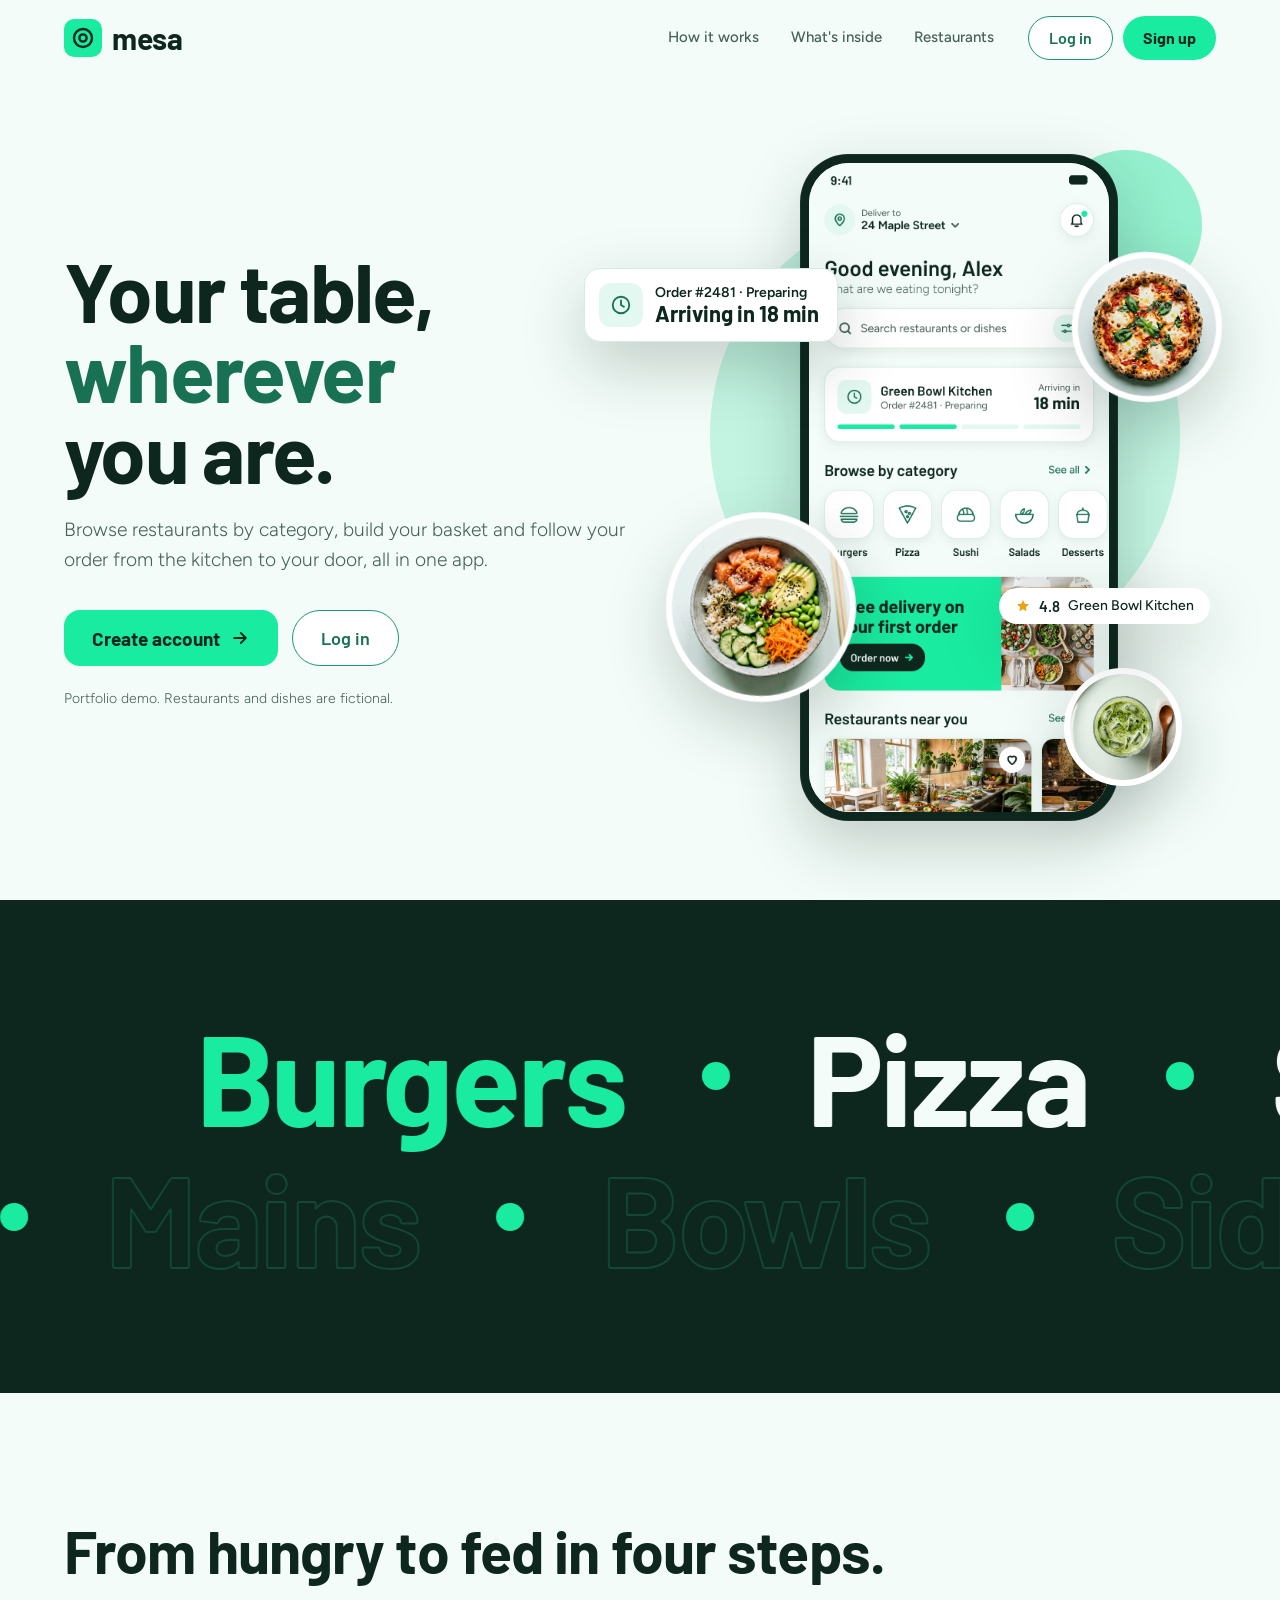
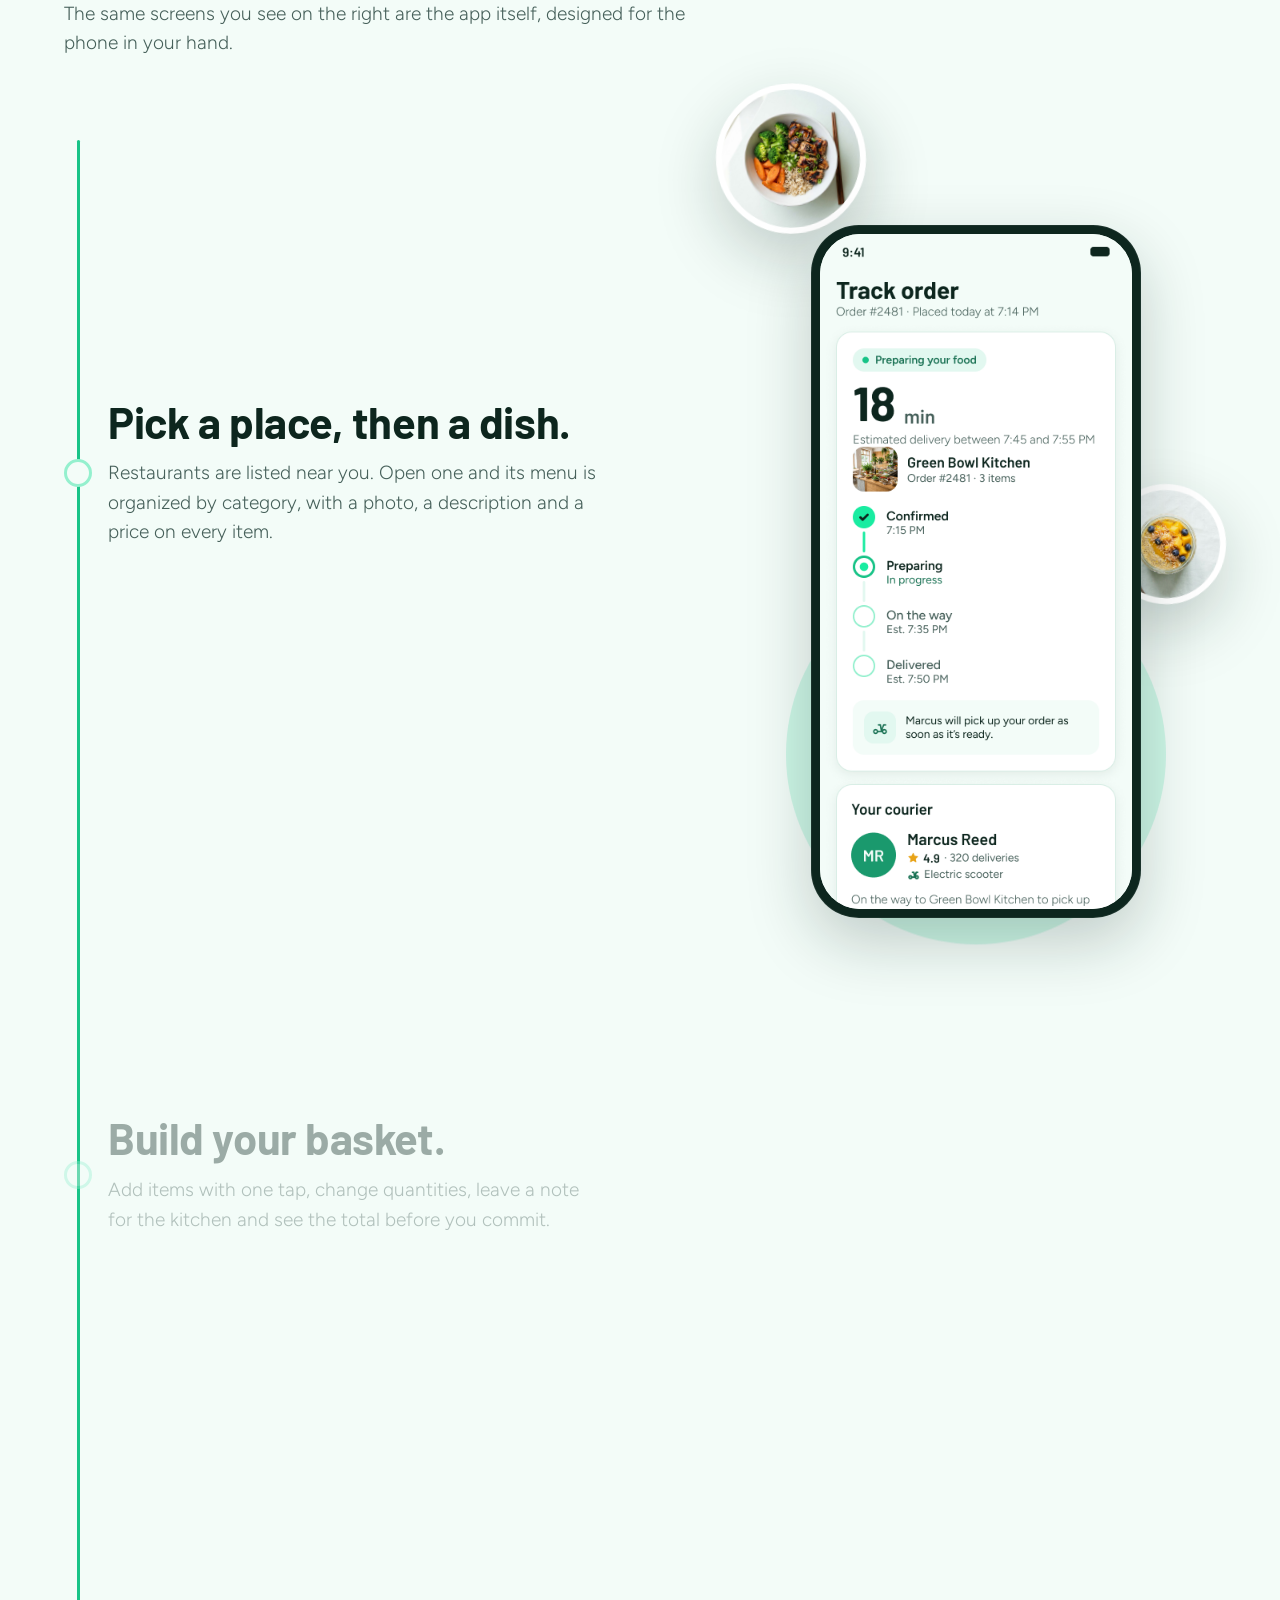
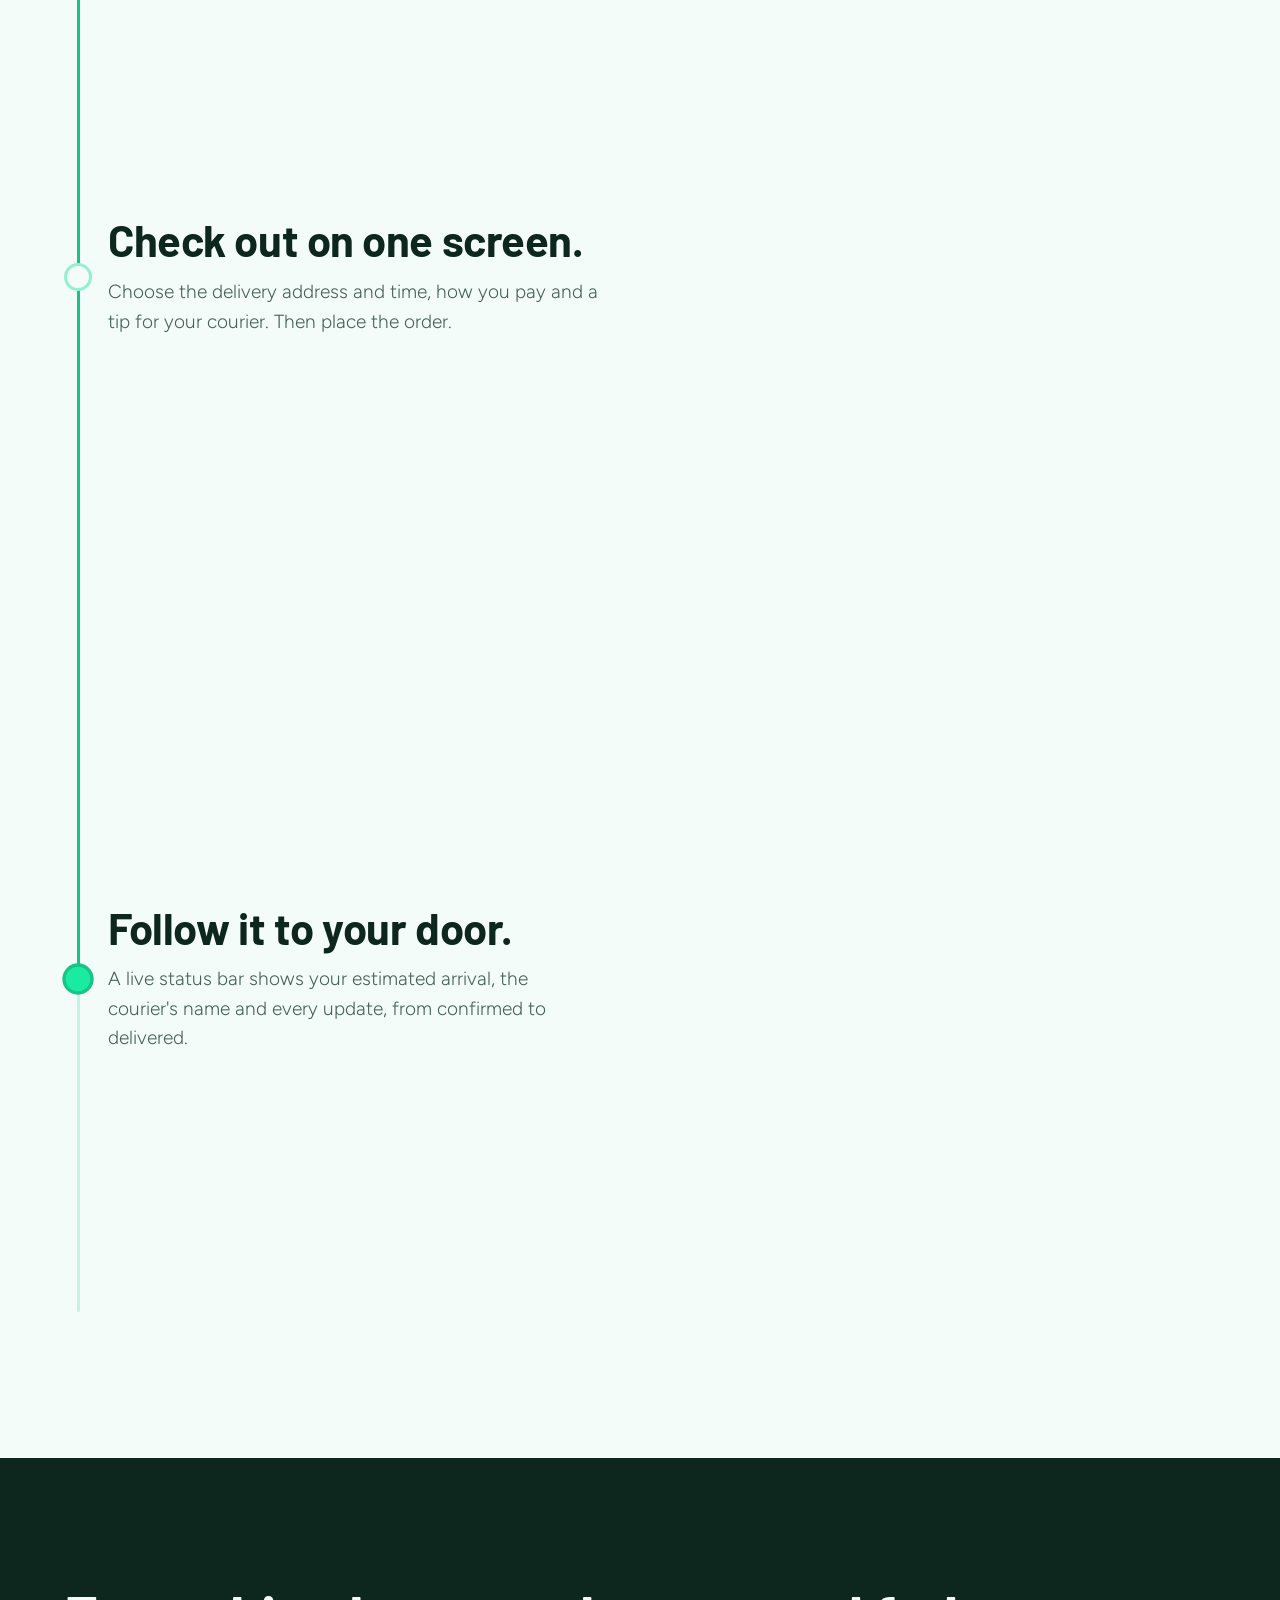
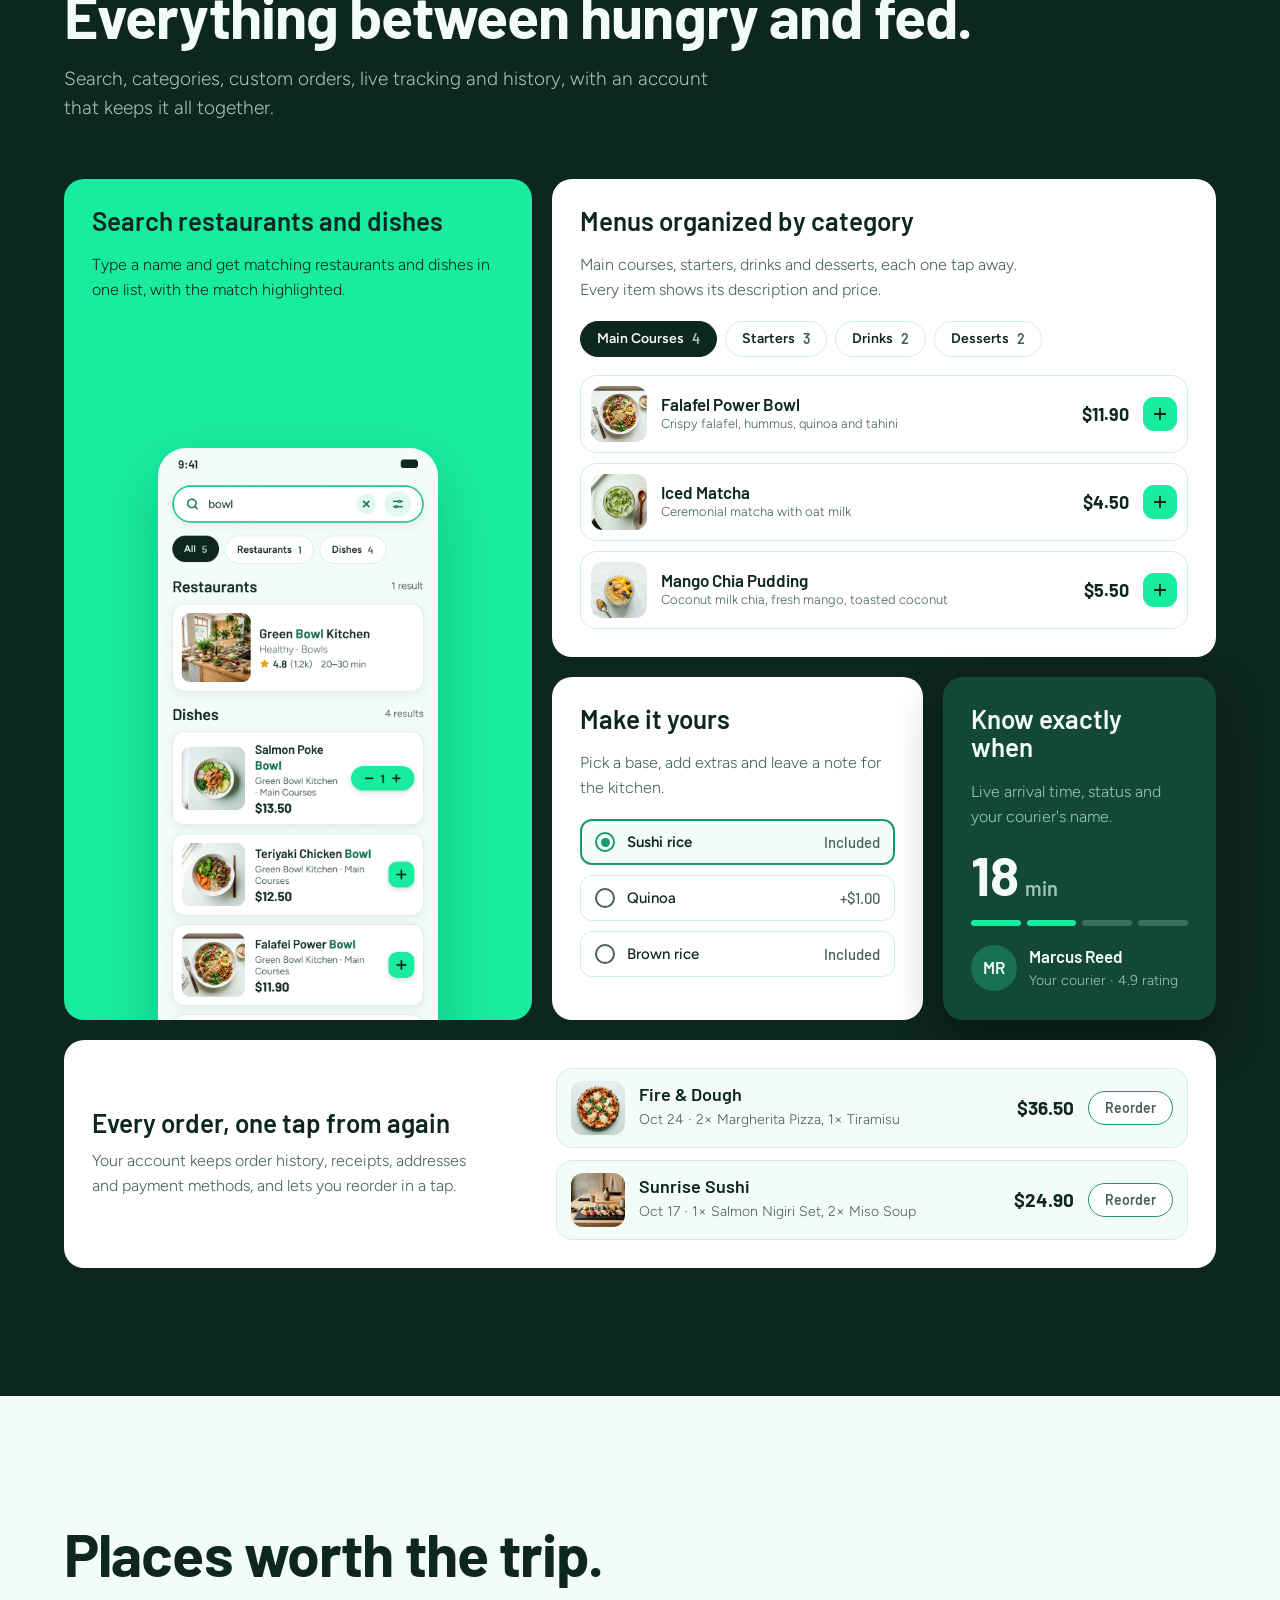
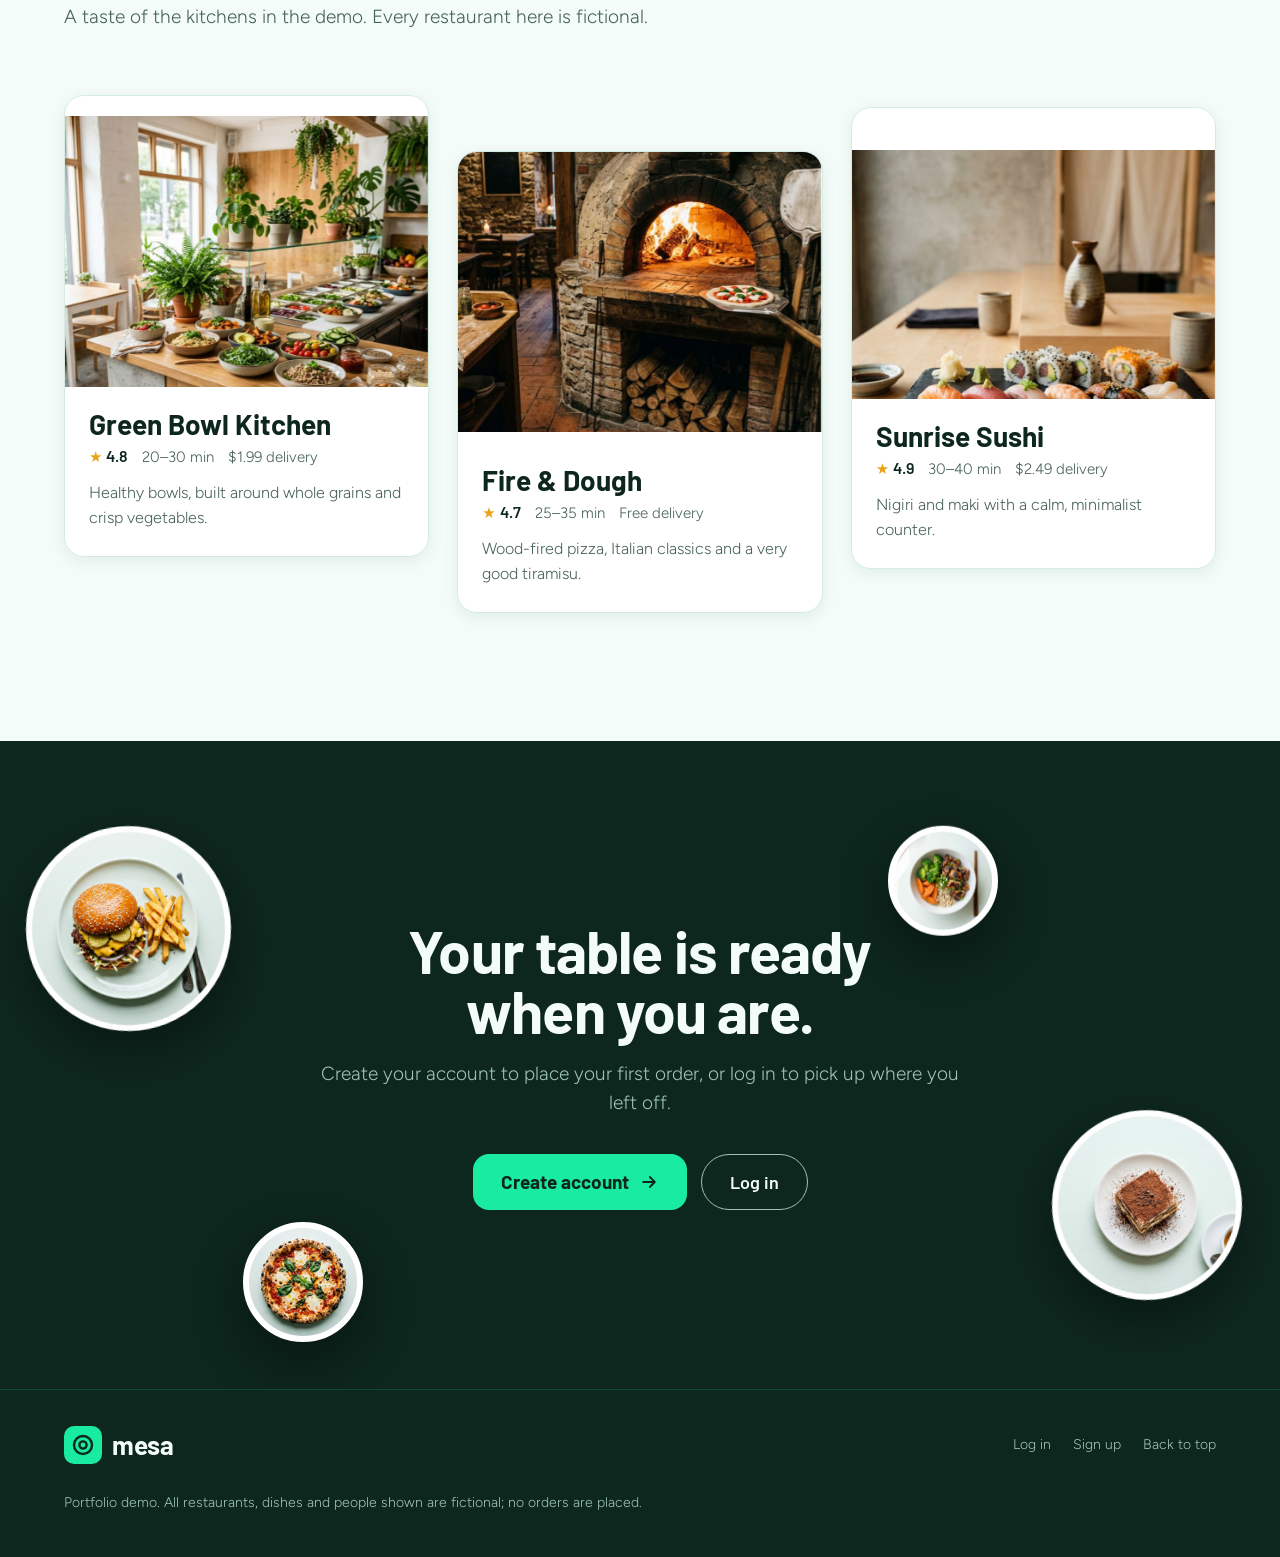
==== commit 26a1892c: "Ajuste dos paths das imagens" ====
--- a/landing/index.html
+++ b/landing/index.html
@@ -59,9 +59,9 @@
       <div class="layer phone l-phone" data-speed="0.04" style="width:318px;left:120px;top:14px">
         <div class="screen"><img src="assets/phone-home.png" width="390" height="844" alt="Mesa app home screen: greeting, search, live order strip, categories and restaurants" fetchpriority="high"></div>
       </div>
-      <div class="layer round l-poke" data-speed="-0.18" style="--rot:-6deg;width:190px;height:190px;left:-14px;top:372px"><img src="assets/photo-poke.jpg" width="800" height="800" alt="Salmon poke bowl"></div>
-      <div class="layer round l-pizza" data-speed="-0.3" style="--rot:5deg;width:150px;height:150px;right:-6px;top:112px"><img src="assets/photo-pizza.jpg" width="800" height="800" alt="Margherita pizza"></div>
-      <div class="layer round l-matcha" data-speed="-0.12" style="width:118px;height:118px;right:34px;bottom:34px"><img src="assets/photo-matcha.jpg" width="800" height="800" alt="Iced matcha"></div>
+      <div class="layer round l-poke" data-speed="-0.18" style="--rot:-6deg;width:190px;height:190px;left:-14px;top:372px"><img src="../imgs/food/photo-poke-1920x1080.png" width="1920" height="1080" alt="Salmon poke bowl"></div>
+      <div class="layer round l-pizza" data-speed="-0.3" style="--rot:5deg;width:150px;height:150px;right:-6px;top:112px"><img src="../imgs/food/photo-pizza-1920x1080.png" width="1920" height="1080" alt="Margherita pizza"></div>
+      <div class="layer round l-matcha" data-speed="-0.12" style="width:118px;height:118px;right:34px;bottom:34px"><img src="../imgs/food/photo-matcha.png" width="800" height="800" alt="Iced matcha"></div>
       <div class="layer float-card l-card" data-speed="-0.36" style="left:-96px;top:128px">
         <span class="tile"><svg aria-hidden="true" style="color:#197153"><use href="#i-clock"/></svg></span>
         <span><b>Order #2481 · Preparing</b><strong>Arriving in 18 min</strong></span>
@@ -114,8 +114,8 @@
 
       <div class="pin" aria-hidden="true">
         <div class="layer blob" data-speed="0.1" style="width:380px;height:380px;left:50%;top:50%;margin:-190px 0 0 -190px;opacity:.8"></div>
-        <div class="layer round" data-speed="-0.1" style="--rot:-5deg;width:150px;height:150px;left:-20px;top:16%"><img src="assets/photo-teriyaki.jpg" width="800" height="800" alt="" loading="lazy"></div>
-        <div class="layer round" data-speed="-0.16" style="--rot:6deg;width:120px;height:120px;right:-10px;bottom:14%"><img src="assets/photo-mango.jpg" width="800" height="800" alt="" loading="lazy"></div>
+        <div class="layer round" data-speed="-0.1" style="--rot:-5deg;width:150px;height:150px;left:-20px;top:16%"><img src="../imgs/food/photo-teriyaki.png" width="800" height="800" alt="" loading="lazy"></div>
+        <div class="layer round" data-speed="-0.16" style="--rot:6deg;width:120px;height:120px;right:-10px;bottom:14%"><img src="../imgs/food/photo-mango.png" width="800" height="800" alt="" loading="lazy"></div>
         <div class="phone" id="phone">
           <div class="screen">
             <img class="is-on" src="assets/phone-menu.png" width="390" height="844" alt="">
@@ -147,9 +147,9 @@
         <p>Main courses, starters, drinks and desserts, each one tap away. Every item shows its description and price.</p>
         <div class="chips" aria-hidden="true"><span class="chip on">Main Courses <b>4</b></span><span class="chip">Starters <b>3</b></span><span class="chip">Drinks <b>2</b></span><span class="chip">Desserts <b>2</b></span></div>
         <div class="menu-list">
-          <div class="menu-row"><img src="assets/photo-falafel.jpg" width="800" height="800" alt="" loading="lazy"><div><strong>Falafel Power Bowl</strong><span>Crispy falafel, hummus, quinoa and tahini</span></div><b>$11.90</b><span class="add"><svg aria-hidden="true"><use href="#i-plus"/></svg></span></div>
-          <div class="menu-row"><img src="assets/photo-matcha.jpg" width="800" height="800" alt="" loading="lazy"><div><strong>Iced Matcha</strong><span>Ceremonial matcha with oat milk</span></div><b>$4.50</b><span class="add"><svg aria-hidden="true"><use href="#i-plus"/></svg></span></div>
-          <div class="menu-row"><img src="assets/photo-mango.jpg" width="800" height="800" alt="" loading="lazy"><div><strong>Mango Chia Pudding</strong><span>Coconut milk chia, fresh mango, toasted coconut</span></div><b>$5.50</b><span class="add"><svg aria-hidden="true"><use href="#i-plus"/></svg></span></div>
+          <div class="menu-row"><img src="../imgs/food/photo-falafel.png" width="800" height="800" alt="" loading="lazy"><div><strong>Falafel Power Bowl</strong><span>Crispy falafel, hummus, quinoa and tahini</span></div><b>$11.90</b><span class="add"><svg aria-hidden="true"><use href="#i-plus"/></svg></span></div>
+          <div class="menu-row"><img src="../imgs/food/photo-matcha.png" width="800" height="800" alt="" loading="lazy"><div><strong>Iced Matcha</strong><span>Ceremonial matcha with oat milk</span></div><b>$4.50</b><span class="add"><svg aria-hidden="true"><use href="#i-plus"/></svg></span></div>
+          <div class="menu-row"><img src="../imgs/food/photo-mango.png" width="800" height="800" alt="" loading="lazy"><div><strong>Mango Chia Pudding</strong><span>Coconut milk chia, fresh mango, toasted coconut</span></div><b>$5.50</b><span class="add"><svg aria-hidden="true"><use href="#i-plus"/></svg></span></div>
         </div>
       </article>
 
@@ -177,7 +177,7 @@
           <p>Your account keeps order history, receipts, addresses and payment methods, and lets you reorder in a tap.</p>
         </div>
         <div class="order-list">
-          <div class="order"><img src="assets/photo-pizza.jpg" width="800" height="800" alt="" loading="lazy"><div><strong>Fire &amp; Dough</strong><span>Oct 24 · 2× Margherita Pizza, 1× Tiramisu</span></div><b>$36.50</b><span class="pill-btn">Reorder</span></div>
+          <div class="order"><img src="../imgs/food/photo-pizza-1920x1080.png" width="1920" height="1080" alt="" loading="lazy"><div><strong>Fire &amp; Dough</strong><span>Oct 24 · 2× Margherita Pizza, 1× Tiramisu</span></div><b>$36.50</b><span class="pill-btn">Reorder</span></div>
           <div class="order"><img src="assets/cover-sushi.jpg" width="1200" height="800" alt="" loading="lazy"><div><strong>Sunrise Sushi</strong><span>Oct 17 · 1× Salmon Nigiri Set, 2× Miso Soup</span></div><b>$24.90</b><span class="pill-btn">Reorder</span></div>
         </div>
       </article>
@@ -209,10 +209,10 @@
 
 <!-- FINAL CTA -->
 <section class="section dark final" data-host id="join">
-  <div class="layer round" data-speed="-0.14" style="--rot:-6deg;width:min(16vw,210px);aspect-ratio:1;left:2%;top:14%"><img src="assets/photo-burger.jpg" width="800" height="800" alt="" loading="lazy"></div>
-  <div class="layer round" data-speed="-0.26" style="--rot:7deg;width:min(15vw,190px);aspect-ratio:1;right:3%;bottom:12%"><img src="assets/photo-tiramisu.jpg" width="800" height="800" alt="" loading="lazy"></div>
-  <div class="layer round" data-speed="0.12" style="width:min(10vw,120px);aspect-ratio:1;left:19%;bottom:8%"><img src="assets/photo-pizza.jpg" width="800" height="800" alt="" loading="lazy"></div>
-  <div class="layer round" data-speed="0.16" style="width:min(9vw,110px);aspect-ratio:1;right:22%;top:12%"><img src="assets/photo-teriyaki.jpg" width="800" height="800" alt="" loading="lazy"></div>
+  <div class="layer round" data-speed="-0.14" style="--rot:-6deg;width:min(16vw,210px);aspect-ratio:1;left:2%;top:14%"><img src="../imgs/food/photo-burger-1920x1080.png" width="1920" height="1080" alt="" loading="lazy"></div>
+  <div class="layer round" data-speed="-0.26" style="--rot:7deg;width:min(15vw,190px);aspect-ratio:1;right:3%;bottom:12%"><img src="../imgs/food/photo-tiramisu-1920x1080.png" width="1920" height="1080" alt="" loading="lazy"></div>
+  <div class="layer round" data-speed="0.12" style="width:min(10vw,120px);aspect-ratio:1;left:19%;bottom:8%"><img src="../imgs/food/photo-pizza-1920x1080.png" width="1920" height="1080" alt="" loading="lazy"></div>
+  <div class="layer round" data-speed="0.16" style="width:min(9vw,110px);aspect-ratio:1;right:22%;top:12%"><img src="../imgs/food/photo-teriyaki.png" width="800" height="800" alt="" loading="lazy"></div>
   <div class="wrap inner">
     <h2 class="h2">Your table is ready when you are.</h2>
     <p class="sub">Create your account to place your first order, or log in to pick up where you left off.</p>
